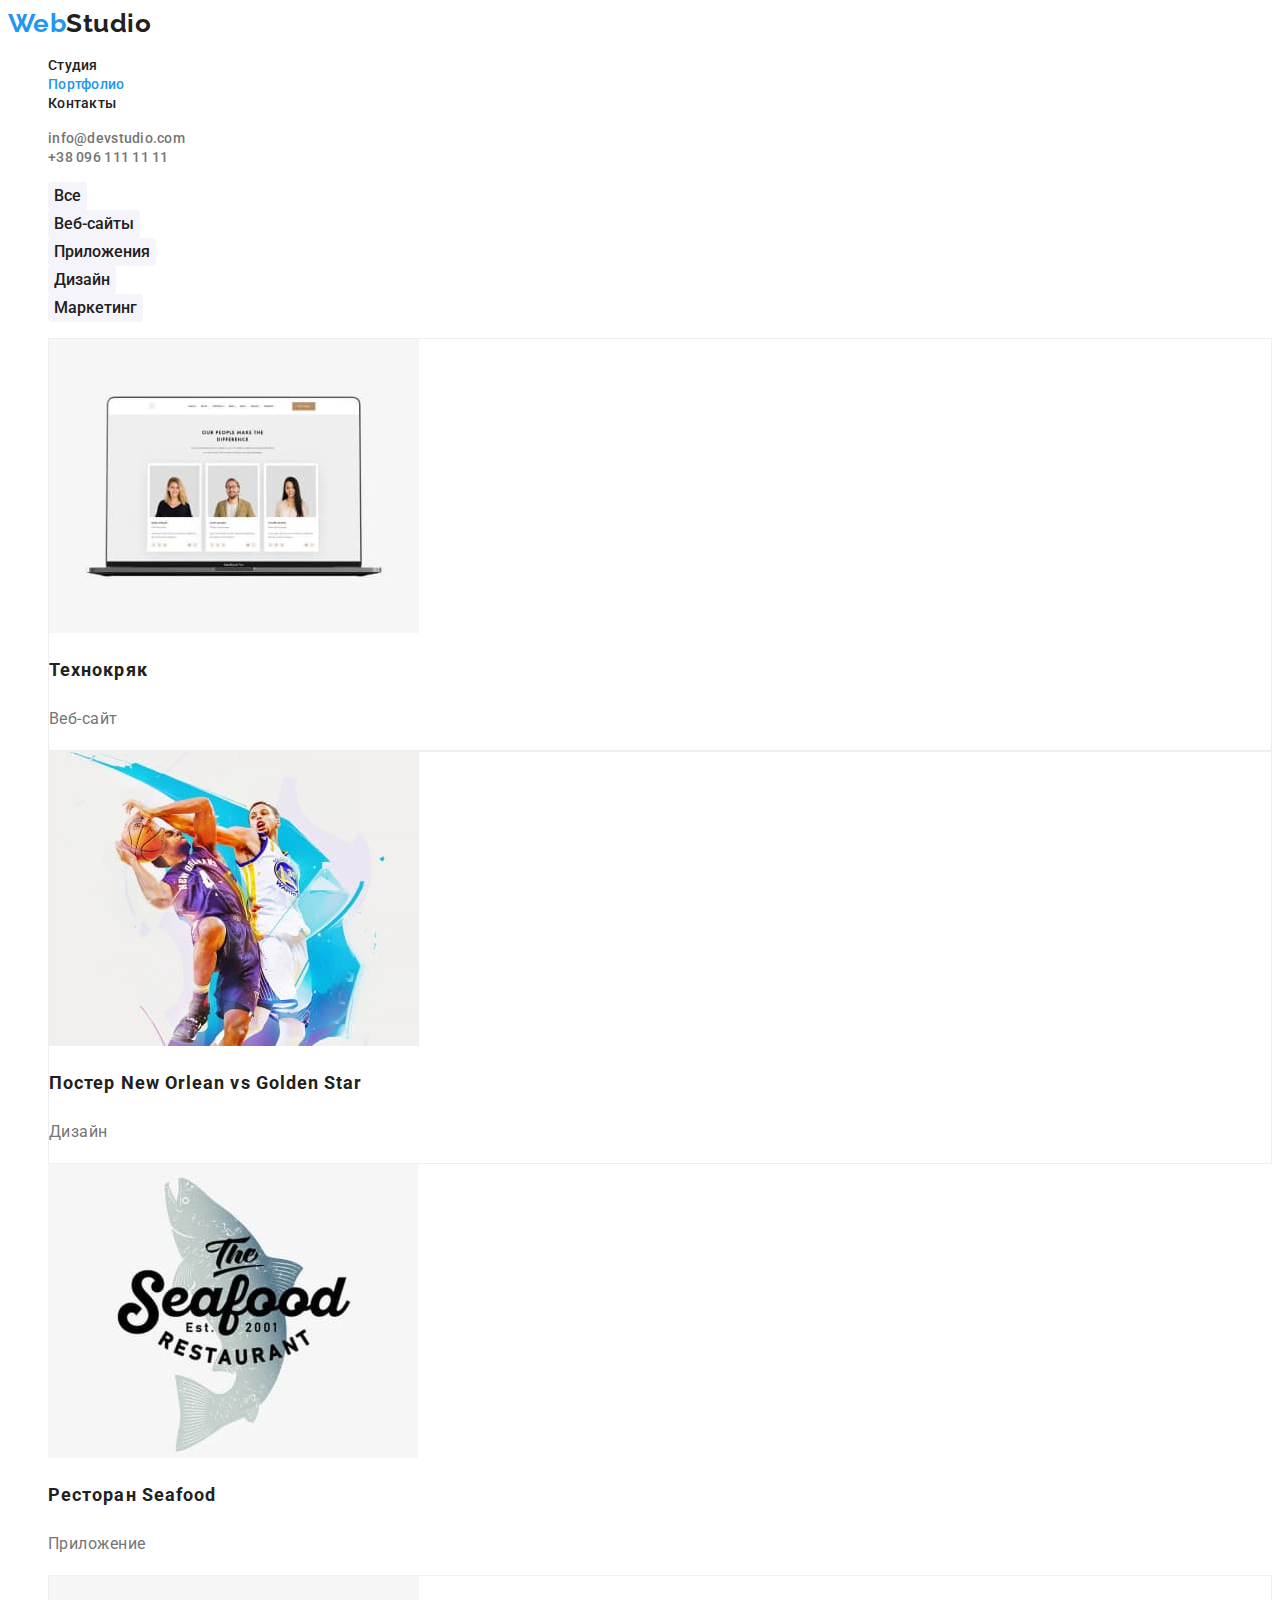
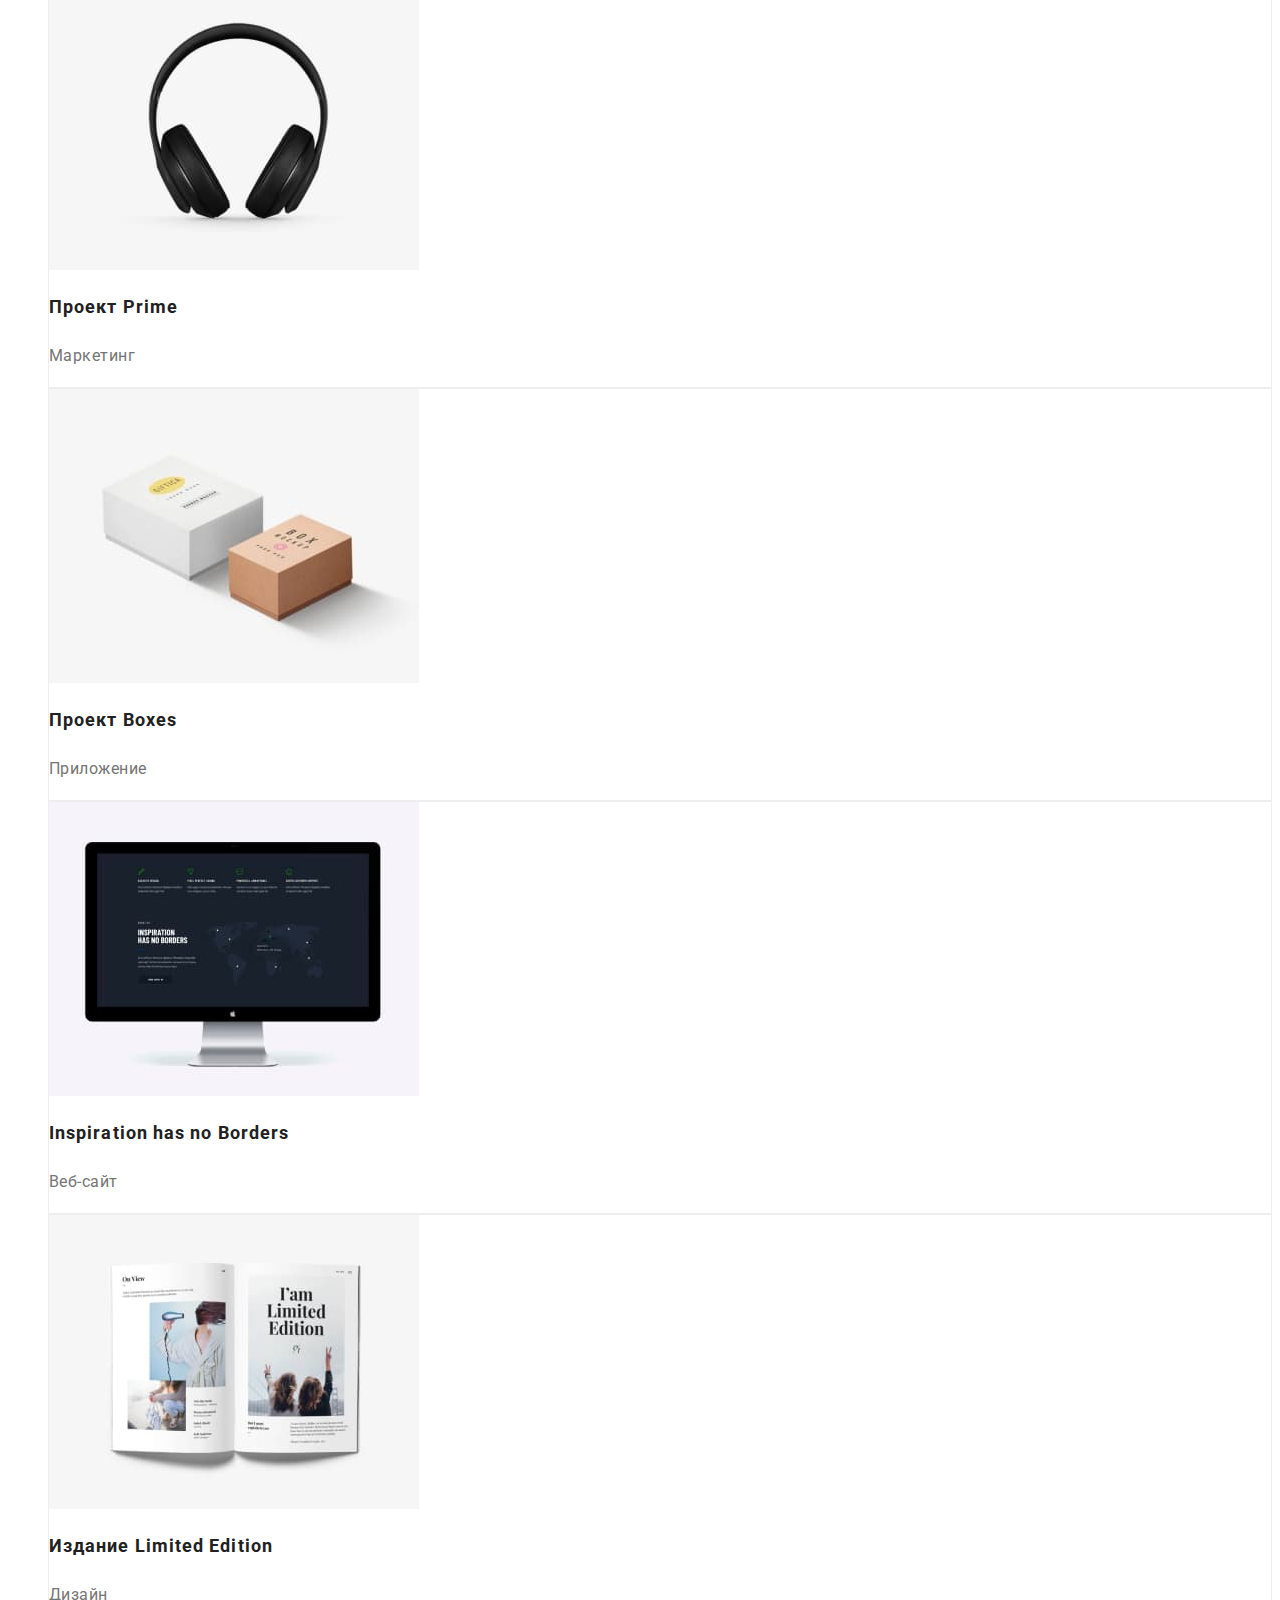
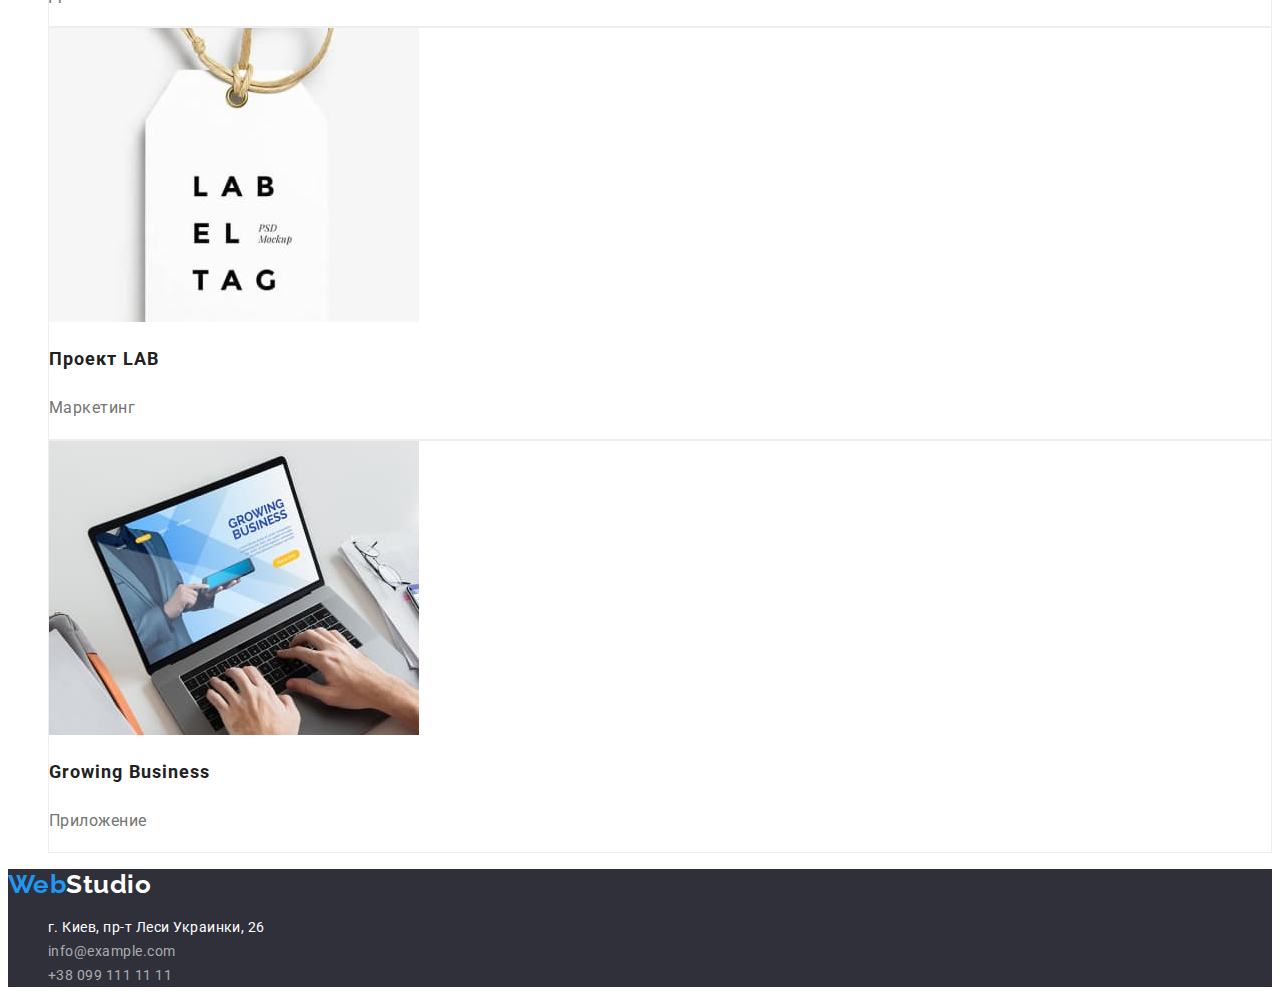
==== portfolio.html @ bbca81bf "FirstCommit" ====
<!DOCTYPE html>
<html lang="ru">

<head>
    <meta charset="UTF-8" />
    <meta http-equiv="X-UA-Compatible" content="IE=edge" />
    <meta name="viewport" content="width=device-width, initial-scale=1.0" />
    <link rel="preconnect" href="https://fonts.googleapis.com">
    <link rel="preconnect" href="https://fonts.gstatic.com" crossorigin>
    <link
        href="https://fonts.googleapis.com/css2?family=Raleway:wght@700&family=Roboto:wght@400;500;700;900&display=swap"
        rel="stylesheet">
    <link rel="stylesheet" href="./css/style.css">
    <title>Портфолио</title>
</head>

<body>
    <header class="header">
        <nav class="header_navigation">
            <a href="#" lang="en" class="header_logo link">Web<span class="header_logo_word">Studio</span></a>
            <ul class="header_menu list">
                <li class="header_item">
                    <a href="./index.html" class="header_link link">Студия</a>
                </li>
                <li class="header_item">
                    <a href="./portfolio.html" class="header_link link current">Портфолио</a>
                </li>
                <li class="header_item">
                    <a href="" class="header_link link">Контакты</a>
                </li>
            </ul>
        </nav>
        <ul class="header_contacts_list list">
            <li class="header_contacts_item">
                <a href="mailto:info@devstudio.com" class="header_contacts_link link">info@devstudio.com</a>
            </li>
            <li class="header_contacts_item">
                <a href="tel:+380961111111" class="header_contacts_link link">+38 096 111 11 11</a>
            </li>
        </ul>
    </header>

    <main>
        <section class="hero_portfolio">
            <h1 hidden>Портфолио</h1>
            <ul class="list">
                <li class="hero_portfolio_first_items"><button type="button"
                        class="hero_portfolio_item_btn">Все</button></li>
                <li class="hero_portfolio_first_items"><button type="button"
                        class="hero_portfolio_item_btn">Веб-сайты</button>
                </li>
                <li class="hero_portfolio_first_items"><button type="button"
                        class="hero_portfolio_item_btn">Приложения</button></li>
                <li class="hero_portfolio_first_items"><button type="button"
                        class="hero_portfolio_item_btn">Дизайн</button>
                </li>
                <li class="hero_portfolio_first_items"><button type="button"
                        class="hero_portfolio_item_btn">Маркетинг</button>
                </li>
            </ul>
            <ul class="list">
                <li class="hero_portfolio_second_items">
                    <img src="./images/img-portfolio-1.jpg" alt="Ноутбук с сайтом Технокряк" width="370" height="294">
                    <h2 class="hero_portfolio_second_names">Технокряк</h2>
                    <p class="hero_portfolio_second_text">Веб-сайт</p>
                </li>
                <li class="hero_portfolio_second_items">
                    <img src="./images/img-portfolio-2.jpg" alt="Баскетболисты" width="370" height="294">
                    <h2 class="hero_portfolio_second_names">Постер New Orlean vs Golden Star</h2>
                    <p class="hero_portfolio_second_text">Дизайн</p>
                </li>
                <li>
                    <img src="./images/img-portfolio-3.jpg" lang="en" alt="Лого ресторана SeaFood" width="370"
                        height="294">
                    <h2 class="hero_portfolio_second_names">Ресторан Seafood</h2>
                    <p class="hero_portfolio_second_text">Приложение</p>
                </li>
                <li class="hero_portfolio_second_items">
                    <img src="./images/img-portfolio-4.jpg" alt="Наушники" width="370" height="294">
                    <h2 class="hero_portfolio_second_names">Проект Prime</h2>
                    <p class="hero_portfolio_second_text">Маркетинг</p>
                </li>
                <li class="hero_portfolio_second_items">
                    <img src="./images/img-portfolio-5.jpg" alt="Коробки" width="370" height="294">
                    <h2 class="hero_portfolio_second_names">Проект Boxes</h2>
                    <p class="hero_portfolio_second_text">Приложение</p>
                </li>
                <li class="hero_portfolio_second_items">
                    <img src="./images/img-portfolio-6.jpg" lang="en" alt="ПК IMac" width="370" height="294">
                    <h2 class="hero_portfolio_second_names">Inspiration has no Borders</h2>
                    <p class="hero_portfolio_second_text">Веб-сайт</p>
                </li>
                <li class="hero_portfolio_second_items">
                    <img src="./images/img-portfolio-7.jpg" lang="en" alt="Книга издания Limited Edition" width="370"
                        height="294">
                    <h2 class="hero_portfolio_second_names">Издание Limited Edition</h2>
                    <p class="hero_portfolio_second_text">Дизайн</p>
                </li>
                <li class="hero_portfolio_second_items">
                    <img src="./images/img-portfolio-8.jpg" alt="Лейба" width="370" height="294">
                    <h2 class="hero_portfolio_second_names">Проект LAB</h2>
                    <p class="hero_portfolio_second_text">Маркетинг</p>
                </li>
                <li class="hero_portfolio_second_items">
                    <img src="./images/img-portfolio-9.jpg" lang="en" alt="Ноутбук с приложением Groeing Business"
                        width="370" height="294">
                    <h2 class="hero_portfolio_second_names">Growing Business</h2>
                    <p class="hero_portfolio_second_text">Приложение</p>
                </li>
            </ul>
        </section>
    </main>

    <footer class="footer">
        <a href="#" lang="en" class="footer_logo link">Web<span class="footer_logo_word">Studio</span></a>
        <address>
            <ul class="footer_list list">
                <li class="footer_item">
                    <a href="#" class="footer_link_address link">г. Киев, пр-т Леси Украинки, 26</a>
                </li>
                <li class="footer_item">
                    <a href="mailto:info@devstudio.com" class="footer_link link">info@example.com</a>
                </li>
                <li class="footer_item">
                    <a href="tel:+380961111111" class="footer_link link">+38 099 111 11 11</a>
                </li>
            </ul>
        </address>
    </footer>
</body>

</html>
---- css/style.css ----
:root {
  --primary-title-color: #ffffff;
  --secondary-title-color: #212121;

  --primary-text-color: #757575;

  --accent-color: #2196f3;

  --bg-color: #2f303a;
  --second-bg-color: #f5f4fa;
  --third-bg-color: #eeeeee;
}

body {
  background-color: var(--primary-title-color);
  font-family: "Roboto", sans-serif;
  letter-spacing: 0.03em;
  color: #757575;
}

.link {
  text-decoration: none;
}

.list {
  list-style: none;
}

.card_bg {
  background: var(--primary-title-color);

  box-shadow: 0px 1px 3px rgba(0, 0, 0, 0.12), 0px 1px 1px rgba(0, 0, 0, 0.14),
    0px 2px 1px rgba(0, 0, 0, 0.2);
  border-radius: 0px 0px 4px 4px;
}

/*----------HEADER-----------*/

.header_link {
  font-weight: 500;
  font-size: 14px;
  line-height: 1.14;
  letter-spacing: 0.02em;

  color: var(--secondary-title-color);
}

.header_link:hover,
.header_link:focus,
.header_contacts_link:hover,
.header_contacts_link:focus {
  color: var(--accent-color);
}

.header_link.current {
  color: var(--accent-color);
}

.header_contacts_link {
  font-weight: 500;
  font-size: 14px;
  line-height: 1.14;
  letter-spacing: 0.02em;

  color: var(--primary-text-color);
}

.header_logo {
  font-family: Raleway;
  font-style: normal;
  font-weight: 700;
  font-size: 26px;
  line-height: 1.2;
  color: var(--accent-color);
}

.header_logo_word {
  color: var(--secondary-title-color);
}

/*----------HERO-----------*/

.main_hero_btn {
  font-weight: bold;
  font-size: 16px;
  line-height: 1.87;

  display: flex;
  align-items: center;
  text-align: center;
  letter-spacing: 0.06em;

  cursor: pointer;

  color: var(--primary-title-color);

  background: var(--accent-color);
  box-shadow: 0px 4px 4px rgba(0, 0, 0, 0.15);
  border-radius: 4px;
  border: none;
}

.hero {
  background-color: var(--bg-color);
}

.hero_title {
  font-weight: 900;
  font-size: 44px;
  line-height: 1.36;

  text-align: center;
  letter-spacing: 0.06em;
  text-transform: uppercase;

  color: var(--primary-title-color);
}

/*---------peculiarities--------*/

.peculiarities_titles {
  font-weight: bold;
  font-size: 14px;
  line-height: calc(16 / 14);
  text-transform: uppercase;

  color: var(--secondary-title-color);
}

.peculiarities_text {
  font-size: 14px;
  line-height: calc(24 / 14);

  color: var(--primary-text-color);
}

/*---------our_work--------*/

.our_work_title {
  font-weight: bold;
  font-size: 36px;
  line-height: calc(42 / 36);
  text-align: center;

  color: var(--secondary-title-color);
}

/*---------our_team--------*/

.our_team {
  background-color: var(--second-bg-color);
}

.our_team_title {
  font-weight: bold;
  font-size: 36px;
  line-height: calc(42 / 36);
  text-align: center;

  color: var(--secondary-title-color);
}

.our_team_names {
  font-weight: 500;
  font-size: 16px;
  line-height: calc(19 / 16);

  text-align: center;

  color: var(--secondary-title-color);
}

.our_team_text {
  font-size: 16px;
  line-height: calc(19 / 16);

  text-align: center;

  color: var(--primary-text-color);
}

/*---------footer--------*/

.footer {
  background-color: var(--bg-color);
}

.footer_logo {
  font-family: Raleway;
  font-style: normal;
  font-weight: bold;
  font-size: 26px;
  line-height: calc(31 / 26);

  color: var(--accent-color);
}

.footer_logo_word {
  color: var(--primary-title-color);
}

.footer_link_address {
  font-style: normal;
  font-size: 14px;
  line-height: 1.71;
  color: var(--primary-title-color);
}

.footer_link {
  font-style: normal;
  font-size: 14px;
  line-height: 1.71;

  color: rgba(255, 255, 255, 0.6);
}

.footer_link_address:hover,
.footer_link_address:focus,
.footer_link:hover,
.footer_link:focus {
  color: var(--accent-color);
}

/*---------portfolio--------*/

/*---------hero_portfolio--------*/

.hero_portfolio_item_btn {
  font-family: inherit;
  font-weight: 500;
  font-size: 16px;
  line-height: calc(26 / 16);
  text-align: center;

  color: var(--secondary-title-color);

  background: var(--second-bg-color);
  border-radius: 4px;
  border: none;
}

.hero_portfolio_item_btn:hover,
.hero_portfolio_item_btn:focus {
  color: var(--primary-title-color);
  background: var(--accent-color);
}

.hero_portfolio_item_btn:active {
  color: var(--primary-title-color);
  background: var(--accent-color);
}

.hero_portfolio_second_items {
  background: var(--primary-title-color);
  border: 1px solid var(--third-bg-color);
  box-sizing: border-box;
}

.hero_portfolio_second_names {
  font-weight: bold;
  font-size: 18px;
  line-height: calc(36 / 18);

  letter-spacing: 0.06em;

  color: var(--secondary-title-color);
}

.hero_portfolio_second_text {
  font-size: 16px;
  line-height: calc(30 / 16);

  color: var(--primary-text-color);
}
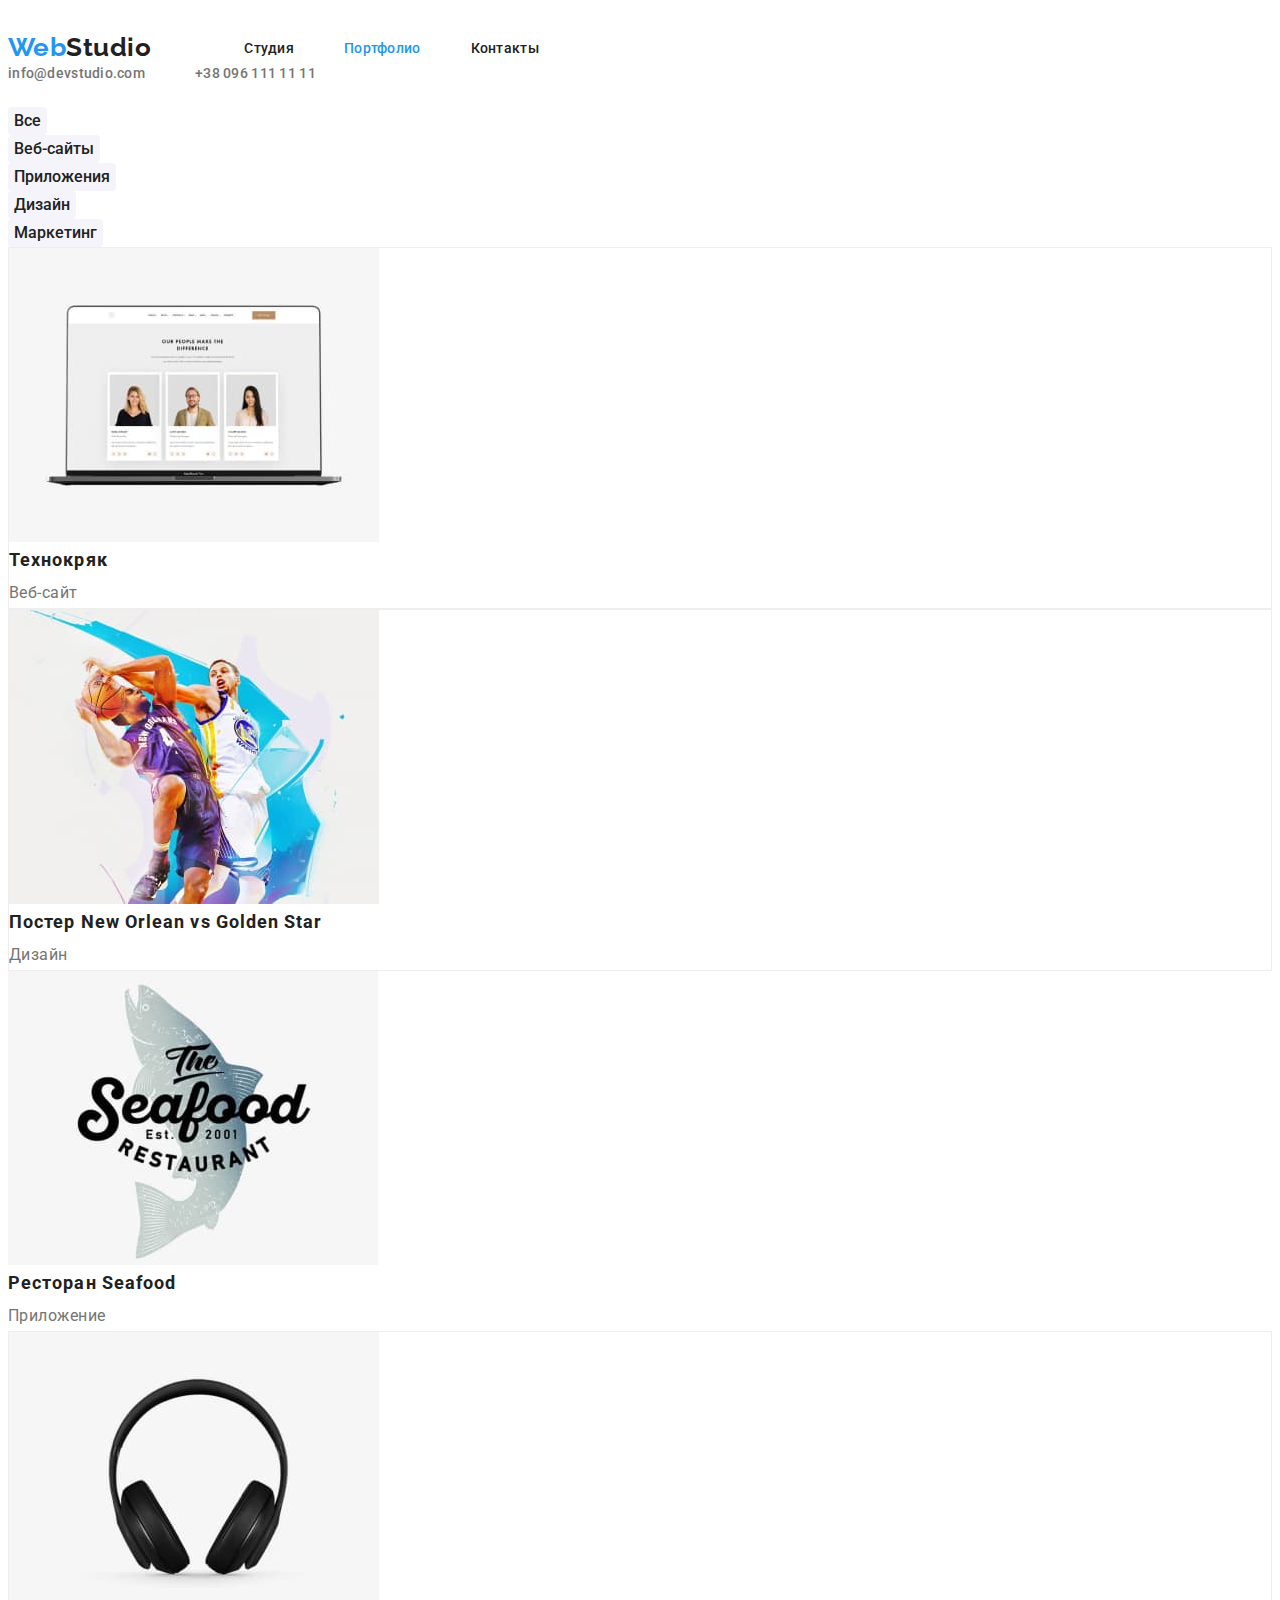
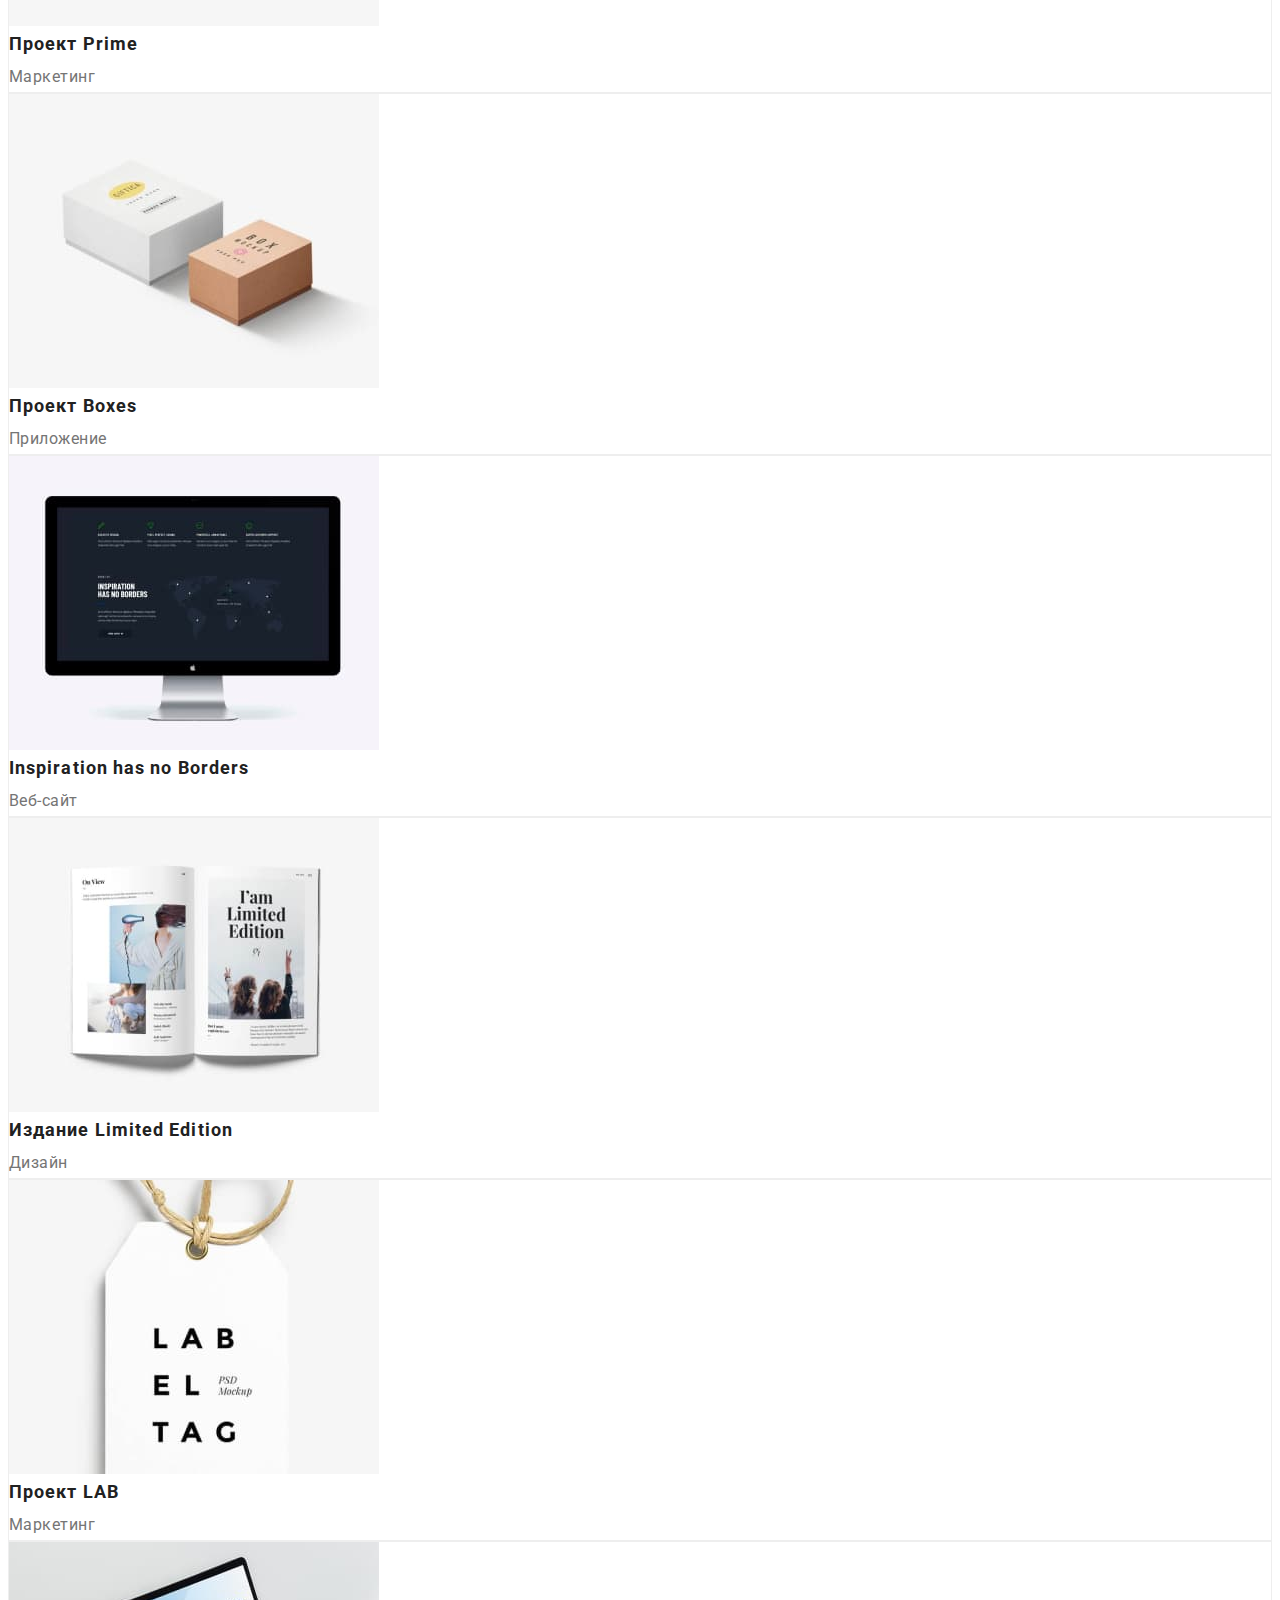
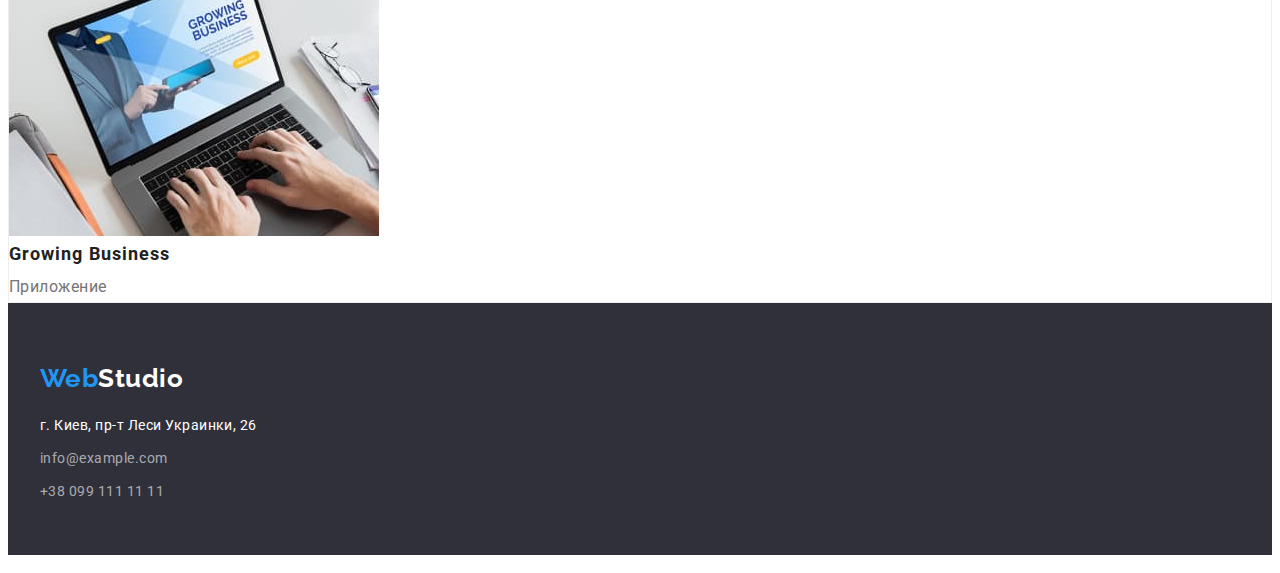
==== commit c910153a: "CommitIndex" ====
--- a/portfolio.html
+++ b/portfolio.html
@@ -112,20 +112,22 @@
     </main>
 
     <footer class="footer">
-        <a href="#" lang="en" class="footer_logo link">Web<span class="footer_logo_word">Studio</span></a>
-        <address>
-            <ul class="footer_list list">
-                <li class="footer_item">
-                    <a href="#" class="footer_link_address link">г. Киев, пр-т Леси Украинки, 26</a>
-                </li>
-                <li class="footer_item">
-                    <a href="mailto:info@devstudio.com" class="footer_link link">info@example.com</a>
-                </li>
-                <li class="footer_item">
-                    <a href="tel:+380961111111" class="footer_link link">+38 099 111 11 11</a>
-                </li>
-            </ul>
-        </address>
+        <div class="footer-container container">
+            <a href="#" lang="en" class="footer_logo link">Web<span class="footer_logo_word">Studio</span></a>
+            <address>
+                <ul class="footer_list list">
+                    <li class="footer_item">
+                        <a href="#" class="footer_link_address link">г. Киев, пр-т Леси Украинки, 26</a>
+                    </li>
+                    <li class="footer_item">
+                        <a href="mailto:info@devstudio.com" class="footer_link link">info@example.com</a>
+                    </li>
+                    <li class="footer_item">
+                        <a href="tel:+380961111111" class="footer_link link">+38 099 111 11 11</a>
+                    </li>
+                </ul>
+            </address>
+        </div>
     </footer>
 </body>
 
--- a/css/style.css
+++ b/css/style.css
@@ -9,6 +9,25 @@
   --bg-color: #2f303a;
   --second-bg-color: #f5f4fa;
   --third-bg-color: #eeeeee;
+}
+
+p,
+h1,
+h2,
+h3,
+h4,
+h5,
+h6 {
+  margin: 0;
+}
+
+ul {
+  margin: 0;
+  padding-left: 0;
+}
+
+img {
+  display: block;
 }
 
 body {
@@ -27,6 +46,9 @@
 }
 
 .card_bg {
+  width: 270px;
+  height: 368px;
+
   background: var(--primary-title-color);
 
   box-shadow: 0px 1px 3px rgba(0, 0, 0, 0.12), 0px 1px 1px rgba(0, 0, 0, 0.14),
@@ -34,7 +56,34 @@
   border-radius: 0px 0px 4px 4px;
 }
 
+.container {
+  width: 1200px;
+  margin: 0 auto;
+  padding-left: 15px;
+  padding-right: 15px;
+}
+
+.visually-hidden {
+  position: absolute;
+  width: 1px;
+  height: 1px;
+  margin: -1px;
+  padding: 0;
+  overflow: hidden;
+  border: 0;
+  clip: rect(0 0 0 0);
+}
+
+.section {
+  padding-top: 94px;
+  padding-bottom: 94px;
+}
 /*----------HEADER-----------*/
+
+.header {
+  padding-top: 24px;
+  padding-bottom: 25px;
+}
 
 .header_link {
   font-weight: 500;
@@ -72,20 +121,55 @@
   font-size: 26px;
   line-height: 1.2;
   color: var(--accent-color);
+
+  margin-right: 93px;
 }
 
 .header_logo_word {
   color: var(--secondary-title-color);
 }
 
+.header-container {
+  display: flex;
+  align-items: center;
+}
+
+.header_navigation {
+  display: flex;
+  align-items: center;
+}
+
+.header_menu {
+  display: flex;
+  align-items: center;
+}
+
+.header_contacts_list {
+  display: flex;
+  align-items: center;
+}
+
+.header-contact {
+  margin-left: auto;
+}
+
+.header_item:not(:last-child) {
+  margin-right: 50px;
+}
+
+.header_contacts_item:not(:last-child) {
+  margin-right: 50px;
+}
+
 /*----------HERO-----------*/
 
 .main_hero_btn {
+  width: 200px;
+  height: 50px;
   font-weight: bold;
   font-size: 16px;
   line-height: 1.87;
 
-  display: flex;
   align-items: center;
   text-align: center;
   letter-spacing: 0.06em;
@@ -98,10 +182,13 @@
   box-shadow: 0px 4px 4px rgba(0, 0, 0, 0.15);
   border-radius: 4px;
   border: none;
+
+  margin-top: 30px;
 }
 
 .hero {
   background-color: var(--bg-color);
+  text-align: center;
 }
 
 .hero_title {
@@ -116,7 +203,19 @@
   color: var(--primary-title-color);
 }
 
+.hero-container {
+  width: 696px;
+  height: 600px;
+
+  padding-top: 200px;
+  padding-bottom: 280px;
+}
+
 /*---------peculiarities--------*/
+
+.peculiarities_list {
+  display: flex;
+}
 
 .peculiarities_titles {
   font-weight: bold;
@@ -128,10 +227,21 @@
 }
 
 .peculiarities_text {
+  width: 270px;
   font-size: 14px;
   line-height: calc(24 / 14);
 
   color: var(--primary-text-color);
+}
+
+.peculiarities-container {
+  height: 101px;
+}
+
+.peculiarities_item {
+  width: 270px;
+  height: 101px;
+  margin: 30px;
 }
 
 /*---------our_work--------*/
@@ -143,6 +253,19 @@
   text-align: center;
 
   color: var(--secondary-title-color);
+}
+
+.our_work_list {
+  display: flex;
+  margin-top: 50px;
+}
+
+.our_work_item {
+  margin-right: 30px;
+}
+
+.our_work {
+  margin-bottom: 94px;
 }
 
 /*---------our_team--------*/
@@ -168,6 +291,8 @@
   text-align: center;
 
   color: var(--secondary-title-color);
+
+  margin-bottom: 10px;
 }
 
 .our_team_text {
@@ -179,10 +304,25 @@
   color: var(--primary-text-color);
 }
 
+.our_team_list {
+  display: flex;
+  padding-top: 50px;
+}
+
+.our_team_item {
+  margin-right: 30px;
+}
+
+.our-team-card-text {
+  padding-top: 30px;
+  padding-bottom: 30px;
+}
+
 /*---------footer--------*/
 
 .footer {
   background-color: var(--bg-color);
+  height: 252px;
 }
 
 .footer_logo {
@@ -197,6 +337,14 @@
 
 .footer_logo_word {
   color: var(--primary-title-color);
+}
+
+.footer_list {
+  margin-top: 20px;
+}
+
+.footer_item {
+  margin-bottom: 9px;
 }
 
 .footer_link_address {
@@ -221,6 +369,11 @@
   color: var(--accent-color);
 }
 
+.footer-container {
+  padding-top: 60px;
+  padding-bottom: 60px;
+}
+
 /*---------portfolio--------*/
 
 /*---------hero_portfolio--------*/
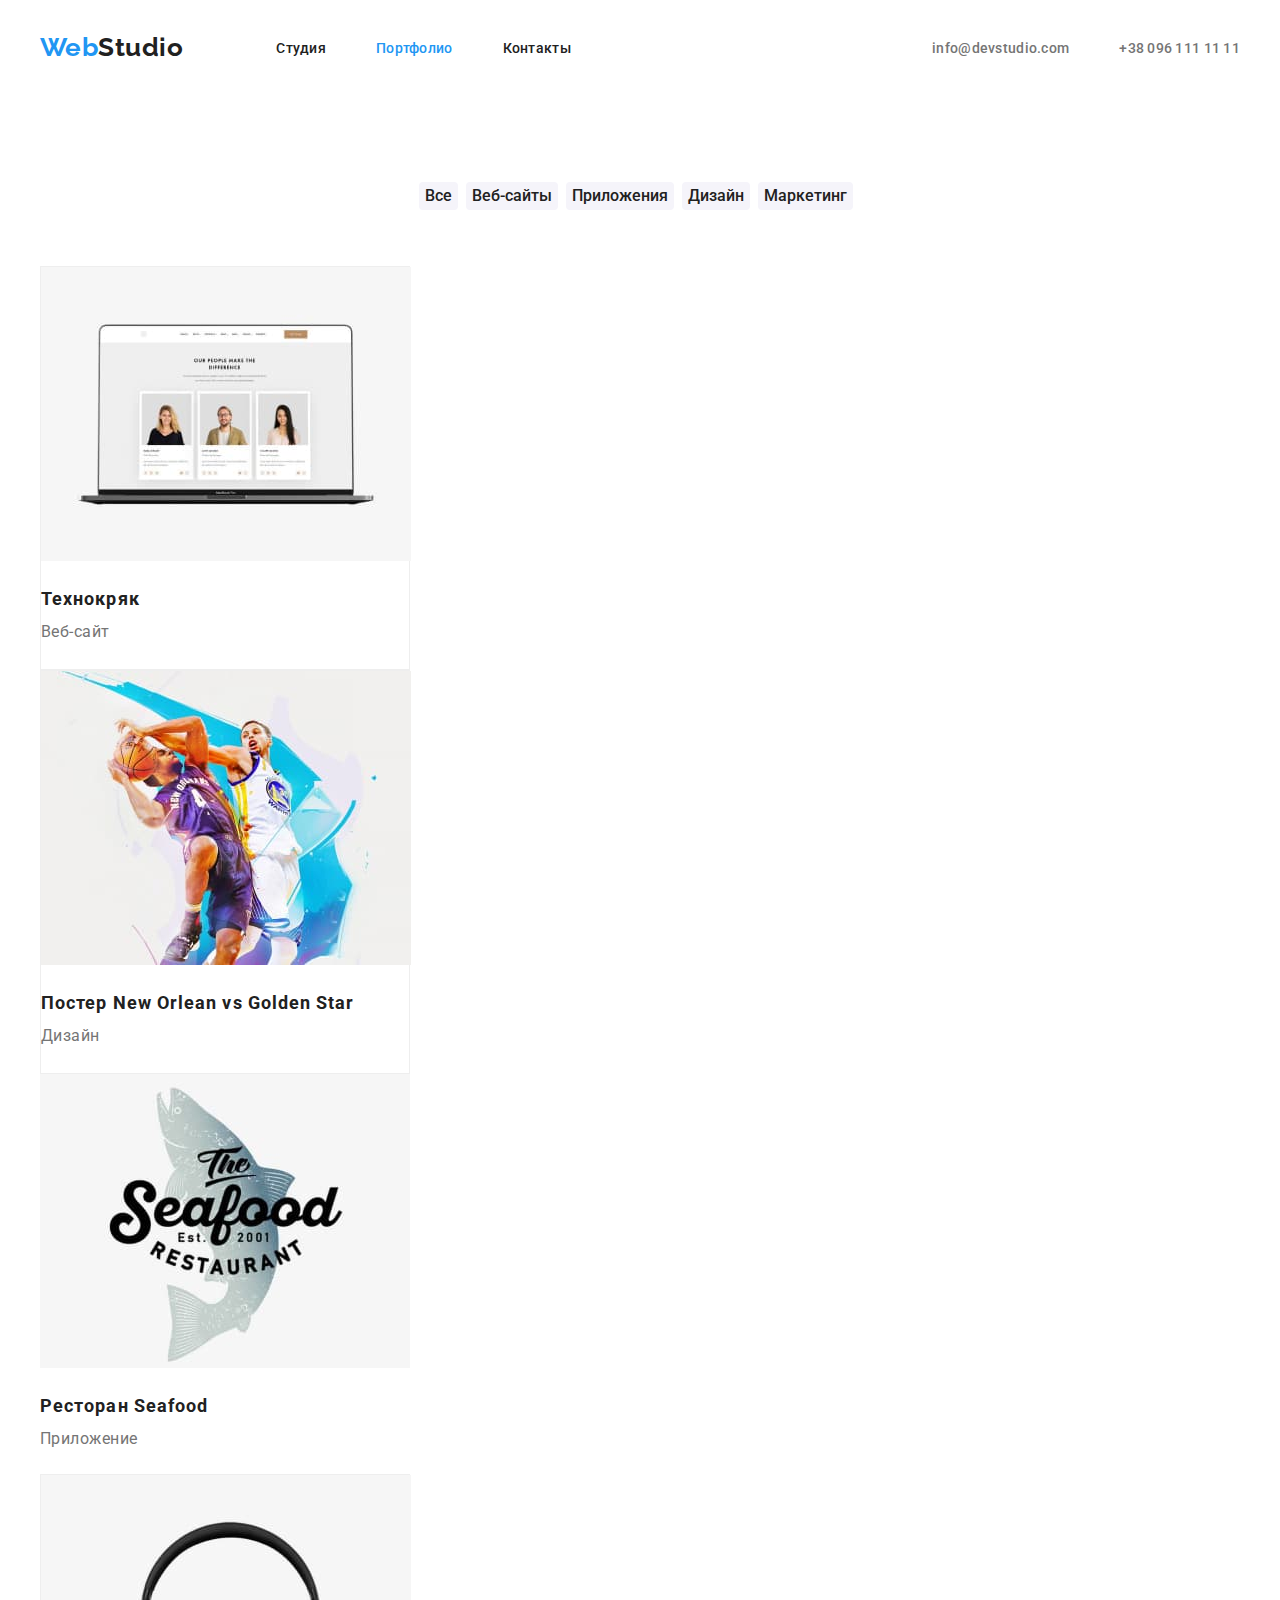
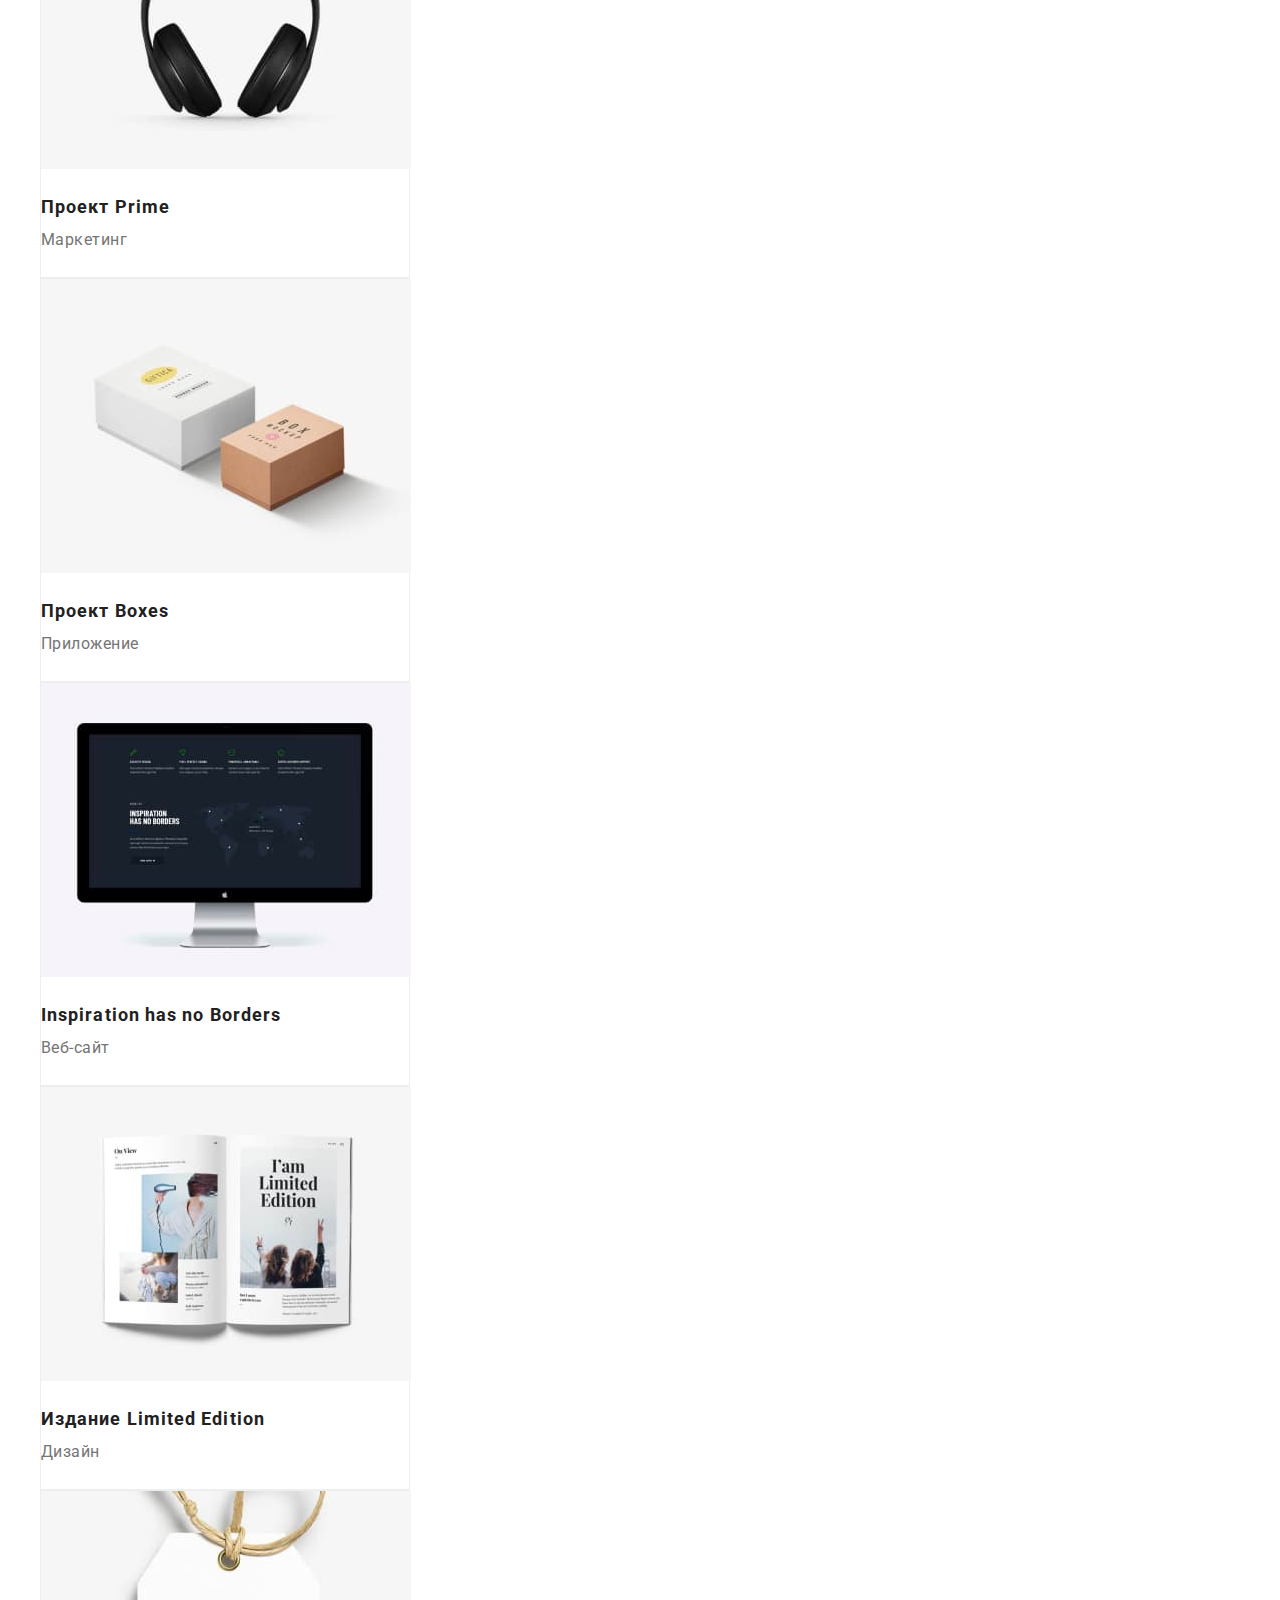
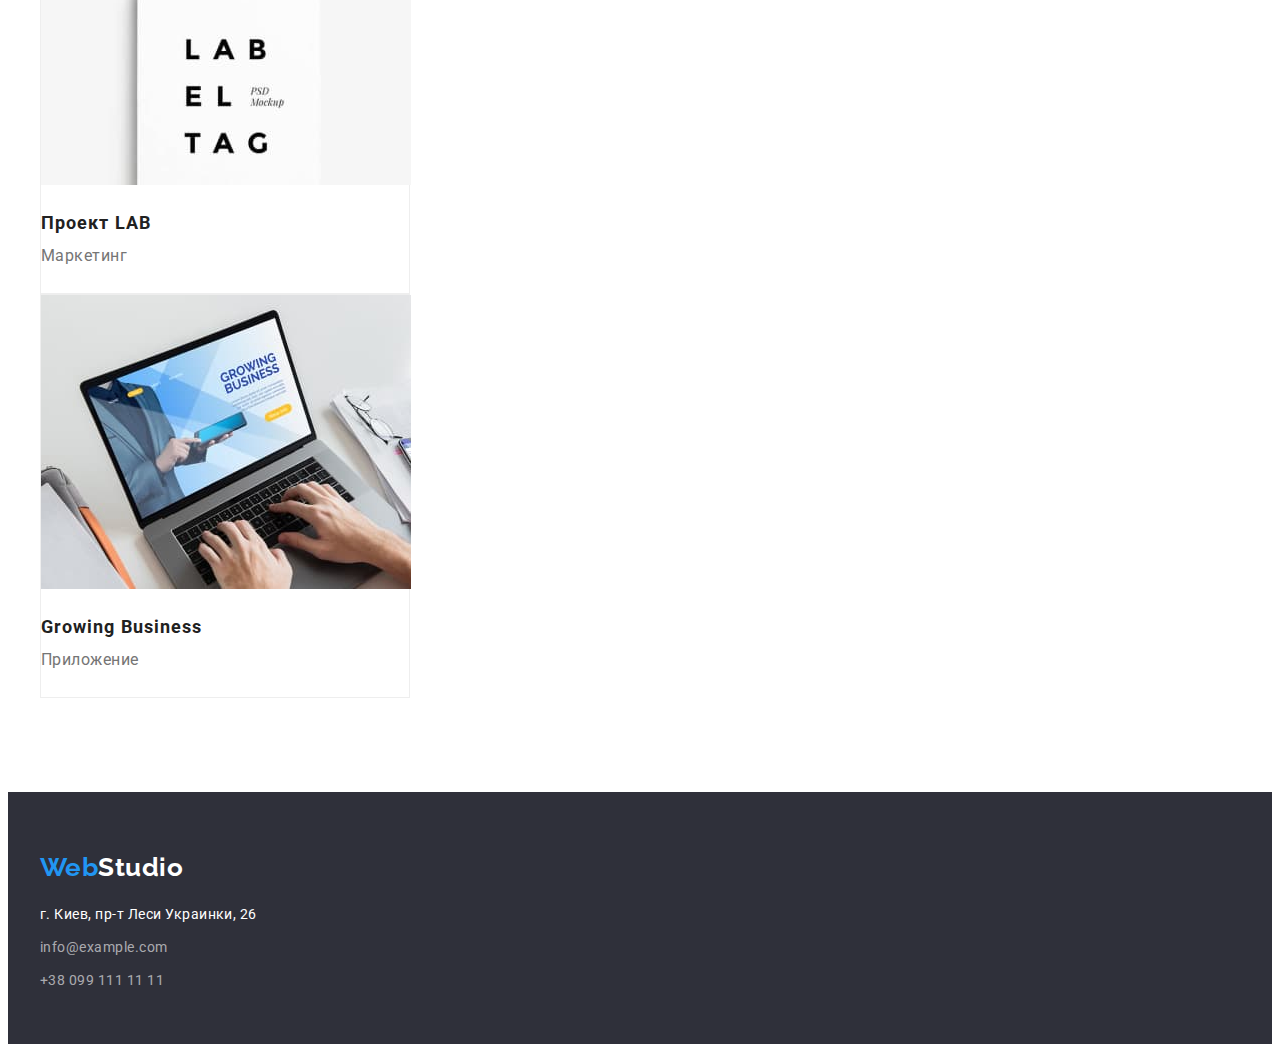
==== commit 4336be8d: "ReCommit" ====
--- a/portfolio.html
+++ b/portfolio.html
@@ -16,98 +16,134 @@
 
 <body>
     <header class="header">
-        <nav class="header_navigation">
-            <a href="#" lang="en" class="header_logo link">Web<span class="header_logo_word">Studio</span></a>
-            <ul class="header_menu list">
-                <li class="header_item">
-                    <a href="./index.html" class="header_link link">Студия</a>
-                </li>
-                <li class="header_item">
-                    <a href="./portfolio.html" class="header_link link current">Портфолио</a>
-                </li>
-                <li class="header_item">
-                    <a href="" class="header_link link">Контакты</a>
-                </li>
-            </ul>
-        </nav>
-        <ul class="header_contacts_list list">
-            <li class="header_contacts_item">
-                <a href="mailto:info@devstudio.com" class="header_contacts_link link">info@devstudio.com</a>
-            </li>
-            <li class="header_contacts_item">
-                <a href="tel:+380961111111" class="header_contacts_link link">+38 096 111 11 11</a>
-            </li>
-        </ul>
+        <div class="container header-container">
+            <nav class="header_navigation">
+                <a href="#" lang="en" class="header_logo link">Web<span class="header_logo_word">Studio</span></a>
+                <ul class="header_menu list">
+                    <li class="header_item">
+                        <a href="./index.html" class="header_link link">Студия</a>
+                    </li>
+                    <li class="header_item">
+                        <a href="./portfolio.html" class="header_link link current">Портфолио</a>
+                    </li>
+                    <li class="header_item">
+                        <a href="" class="header_link link">Контакты</a>
+                    </li>
+                </ul>
+            </nav>
+            <div class="header-contact">
+                <ul class="header_contacts_list list">
+                    <li class="header_contacts_item">
+                        <a href="mailto:info@devstudio.com" class="header_contacts_link link">info@devstudio.com</a>
+                    </li>
+                    <li class="header_contacts_item">
+                        <a href="tel:+380961111111" class="header_contacts_link link">+38 096 111 11 11</a>
+                    </li>
+                </ul>
+            </div>
+        </div>
     </header>
 
     <main>
-        <section class="hero_portfolio">
-            <h1 hidden>Портфолио</h1>
-            <ul class="list">
-                <li class="hero_portfolio_first_items"><button type="button"
-                        class="hero_portfolio_item_btn">Все</button></li>
-                <li class="hero_portfolio_first_items"><button type="button"
-                        class="hero_portfolio_item_btn">Веб-сайты</button>
-                </li>
-                <li class="hero_portfolio_first_items"><button type="button"
-                        class="hero_portfolio_item_btn">Приложения</button></li>
-                <li class="hero_portfolio_first_items"><button type="button"
-                        class="hero_portfolio_item_btn">Дизайн</button>
-                </li>
-                <li class="hero_portfolio_first_items"><button type="button"
-                        class="hero_portfolio_item_btn">Маркетинг</button>
-                </li>
-            </ul>
-            <ul class="list">
-                <li class="hero_portfolio_second_items">
-                    <img src="./images/img-portfolio-1.jpg" alt="Ноутбук с сайтом Технокряк" width="370" height="294">
-                    <h2 class="hero_portfolio_second_names">Технокряк</h2>
-                    <p class="hero_portfolio_second_text">Веб-сайт</p>
-                </li>
-                <li class="hero_portfolio_second_items">
-                    <img src="./images/img-portfolio-2.jpg" alt="Баскетболисты" width="370" height="294">
-                    <h2 class="hero_portfolio_second_names">Постер New Orlean vs Golden Star</h2>
-                    <p class="hero_portfolio_second_text">Дизайн</p>
-                </li>
-                <li>
-                    <img src="./images/img-portfolio-3.jpg" lang="en" alt="Лого ресторана SeaFood" width="370"
-                        height="294">
-                    <h2 class="hero_portfolio_second_names">Ресторан Seafood</h2>
-                    <p class="hero_portfolio_second_text">Приложение</p>
-                </li>
-                <li class="hero_portfolio_second_items">
-                    <img src="./images/img-portfolio-4.jpg" alt="Наушники" width="370" height="294">
-                    <h2 class="hero_portfolio_second_names">Проект Prime</h2>
-                    <p class="hero_portfolio_second_text">Маркетинг</p>
-                </li>
-                <li class="hero_portfolio_second_items">
-                    <img src="./images/img-portfolio-5.jpg" alt="Коробки" width="370" height="294">
-                    <h2 class="hero_portfolio_second_names">Проект Boxes</h2>
-                    <p class="hero_portfolio_second_text">Приложение</p>
-                </li>
-                <li class="hero_portfolio_second_items">
-                    <img src="./images/img-portfolio-6.jpg" lang="en" alt="ПК IMac" width="370" height="294">
-                    <h2 class="hero_portfolio_second_names">Inspiration has no Borders</h2>
-                    <p class="hero_portfolio_second_text">Веб-сайт</p>
-                </li>
-                <li class="hero_portfolio_second_items">
-                    <img src="./images/img-portfolio-7.jpg" lang="en" alt="Книга издания Limited Edition" width="370"
-                        height="294">
-                    <h2 class="hero_portfolio_second_names">Издание Limited Edition</h2>
-                    <p class="hero_portfolio_second_text">Дизайн</p>
-                </li>
-                <li class="hero_portfolio_second_items">
-                    <img src="./images/img-portfolio-8.jpg" alt="Лейба" width="370" height="294">
-                    <h2 class="hero_portfolio_second_names">Проект LAB</h2>
-                    <p class="hero_portfolio_second_text">Маркетинг</p>
-                </li>
-                <li class="hero_portfolio_second_items">
-                    <img src="./images/img-portfolio-9.jpg" lang="en" alt="Ноутбук с приложением Groeing Business"
-                        width="370" height="294">
-                    <h2 class="hero_portfolio_second_names">Growing Business</h2>
-                    <p class="hero_portfolio_second_text">Приложение</p>
-                </li>
-            </ul>
+        <section class="hero_portfolio section">
+            <div class="hero-portfolio-container container">
+                <h1 class="visually-hidden">Портфолио</h1>
+                <div class="hero-portfolio-menu-container">
+                    <ul class="hero_portfolio_menu list">
+                        <li class="hero_portfolio_first_items"><button type="button"
+                                class="hero_portfolio_item_btn">Все</button></li>
+                        <li class="hero_portfolio_first_items"><button type="button"
+                                class="hero_portfolio_item_btn">Веб-сайты</button>
+                        </li>
+                        <li class="hero_portfolio_first_items"><button type="button"
+                                class="hero_portfolio_item_btn">Приложения</button></li>
+                        <li class="hero_portfolio_first_items"><button type="button"
+                                class="hero_portfolio_item_btn">Дизайн</button>
+                        </li>
+                        <li class="hero_portfolio_first_items"><button type="button"
+                                class="hero_portfolio_item_btn">Маркетинг</button>
+                        </li>
+                    </ul>
+                </div>
+                <div class="hero-portfolio-works-container">
+                    <ul class="list">
+                        <li class="hero_portfolio_second_items">
+                            <img src="./images/img-portfolio-1.jpg" alt="Ноутбук с сайтом Технокряк" width="370"
+                                height="294">
+                            <div class="portfolio-card-text">
+                                <h2 class="hero_portfolio_second_names">Технокряк</h2>
+                                <p class="hero_portfolio_second_text">Веб-сайт</p>
+                            </div>
+                        </li>
+                        <li class="hero_portfolio_second_items">
+                            <img src="./images/img-portfolio-2.jpg" alt="Баскетболисты" width="370" height="294">
+                            <div class="portfolio-card-text">
+                                <h2 class="hero_portfolio_second_names">Постер New Orlean vs Golden Star</h2>
+                                <p class="hero_portfolio_second_text">Дизайн</p>
+                            </div>
+
+                        </li>
+                        <li>
+                            <img src="./images/img-portfolio-3.jpg" lang="en" alt="Лого ресторана SeaFood" width="370"
+                                height="294">
+                            <div class="portfolio-card-text">
+                                <h2 class="hero_portfolio_second_names">Ресторан Seafood</h2>
+                                <p class="hero_portfolio_second_text">Приложение</p>
+                            </div>
+
+                        </li>
+                        <li class="hero_portfolio_second_items">
+                            <img src="./images/img-portfolio-4.jpg" alt="Наушники" width="370" height="294">
+                            <div class="portfolio-card-text">
+                                <h2 class="hero_portfolio_second_names">Проект Prime</h2>
+                                <p class="hero_portfolio_second_text">Маркетинг</p>
+                            </div>
+
+                        </li>
+                        <li class="hero_portfolio_second_items">
+                            <img src="./images/img-portfolio-5.jpg" alt="Коробки" width="370" height="294">
+                            <div class="portfolio-card-text">
+                                <h2 class="hero_portfolio_second_names">Проект Boxes</h2>
+                                <p class="hero_portfolio_second_text">Приложение</p>
+                            </div>
+
+                        </li>
+                        <li class="hero_portfolio_second_items">
+                            <img src="./images/img-portfolio-6.jpg" lang="en" alt="ПК IMac" width="370" height="294">
+                            <div class="portfolio-card-text">
+                                <h2 class="hero_portfolio_second_names">Inspiration has no Borders</h2>
+                                <p class="hero_portfolio_second_text">Веб-сайт</p>
+                            </div>
+
+                        </li>
+                        <li class="hero_portfolio_second_items">
+                            <img src="./images/img-portfolio-7.jpg" lang="en" alt="Книга издания Limited Edition"
+                                width="370" height="294">
+                            <div class="portfolio-card-text">
+                                <h2 class="hero_portfolio_second_names">Издание Limited Edition</h2>
+                                <p class="hero_portfolio_second_text">Дизайн</p>
+                            </div>
+
+                        </li>
+                        <li class="hero_portfolio_second_items">
+                            <img src="./images/img-portfolio-8.jpg" alt="Лейба" width="370" height="294">
+                            <div class="portfolio-card-text">
+                                <h2 class="hero_portfolio_second_names">Проект LAB</h2>
+                                <p class="hero_portfolio_second_text">Маркетинг</p>
+                            </div>
+
+                        </li>
+                        <li class="hero_portfolio_second_items">
+                            <img src="./images/img-portfolio-9.jpg" lang="en"
+                                alt="Ноутбук с приложением Groeing Business" width="370" height="294">
+                            <div class="portfolio-card-text">
+                                <h2 class="hero_portfolio_second_names">Growing Business</h2>
+                                <p class="hero_portfolio_second_text">Приложение</p>
+                            </div>
+                        </li>
+                    </ul>
+                </div>
+            </div>
         </section>
     </main>
 
--- a/css/style.css
+++ b/css/style.css
@@ -404,6 +404,9 @@
 }
 
 .hero_portfolio_second_items {
+  width: 370px;
+  height: 404px;
+
   background: var(--primary-title-color);
   border: 1px solid var(--third-bg-color);
   box-sizing: border-box;
@@ -425,3 +428,28 @@
 
   color: var(--primary-text-color);
 }
+
+.hero-portfolio-menu-container {
+  display: flex;
+  align-items: center;
+
+  justify-content: center;
+}
+
+.hero_portfolio_menu {
+  display: flex;
+  align-items: center;
+}
+
+.hero_portfolio_first_items {
+  margin-right: 8px;
+}
+
+.hero-portfolio-works-container {
+  margin-top: 56px;
+}
+
+.portfolio-card-text {
+  padding-top: 20px;
+  padding-bottom: 20px;
+}
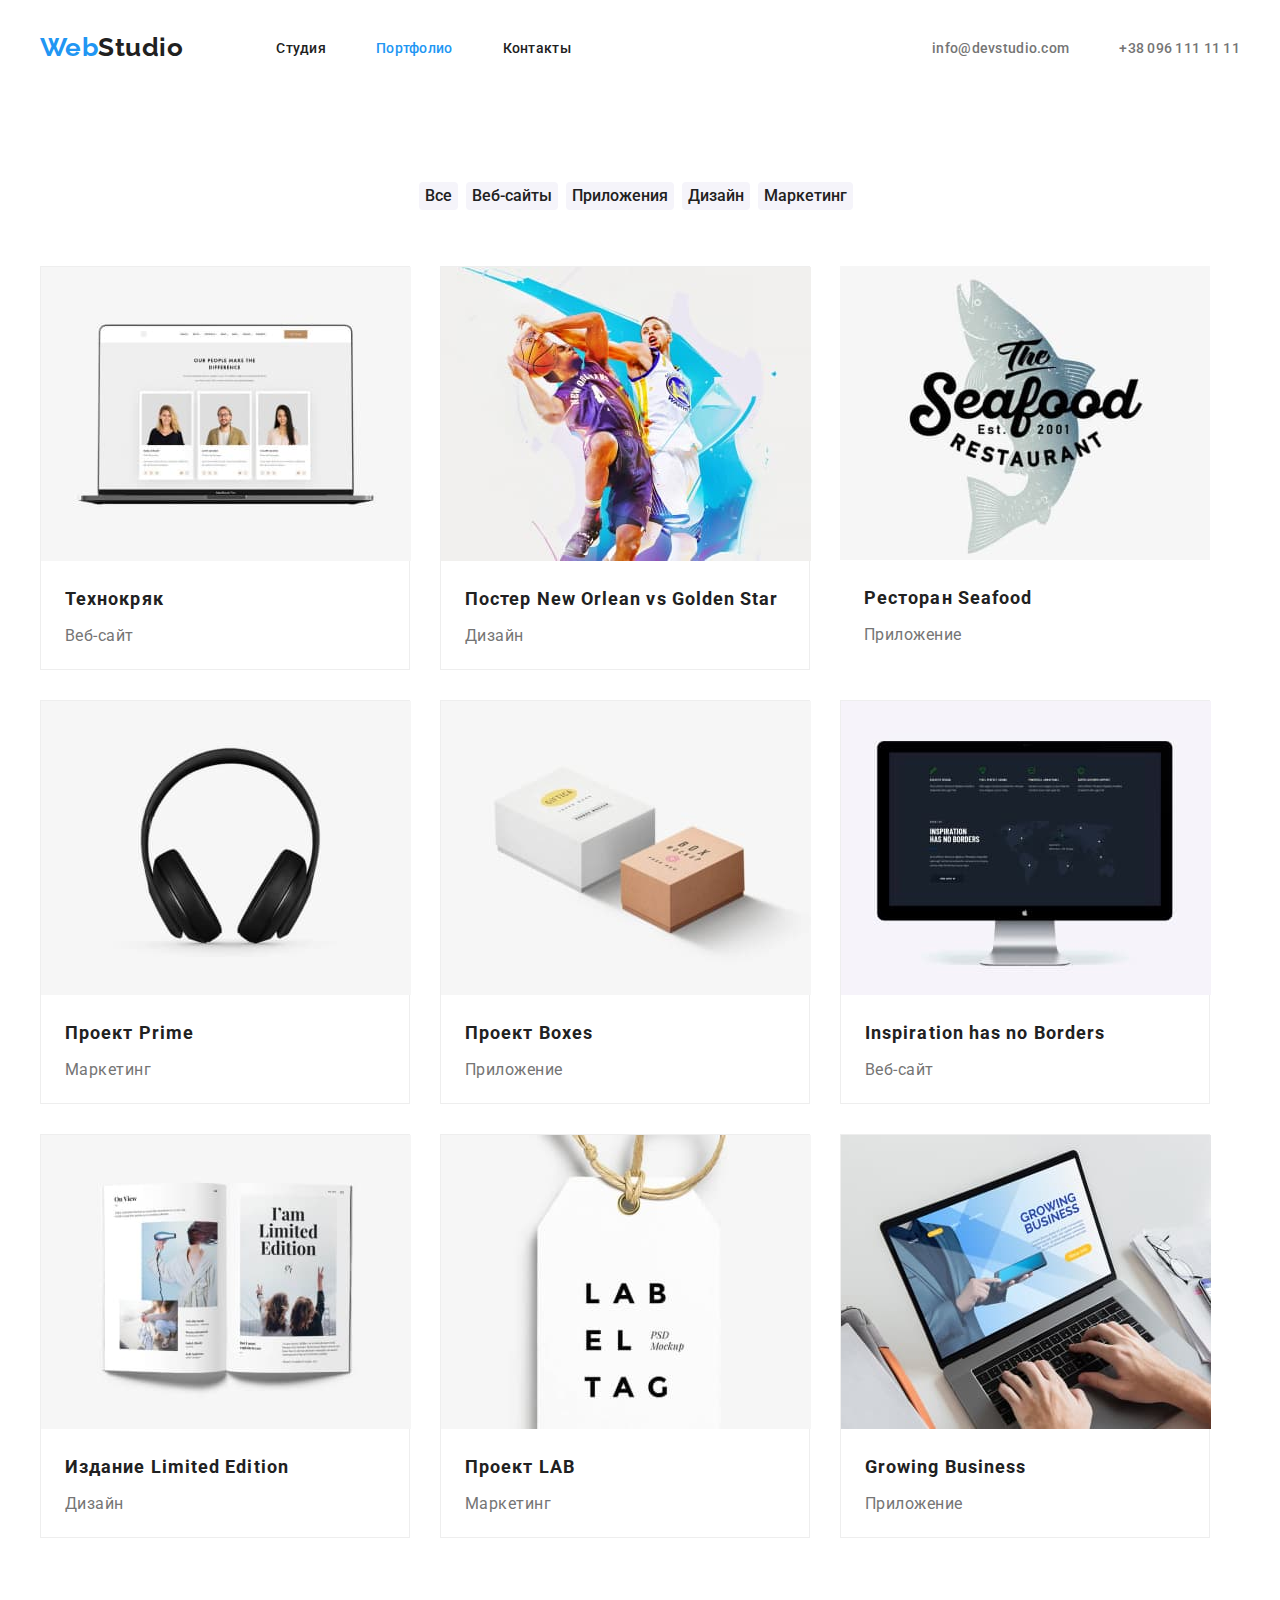
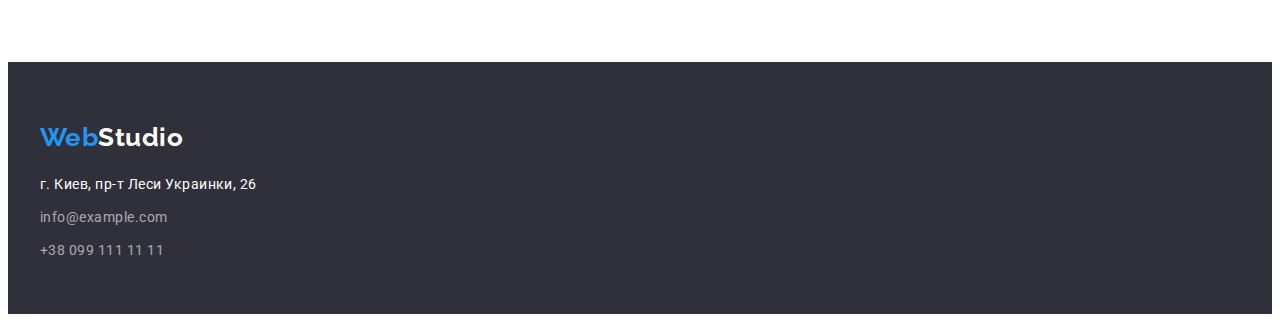
==== commit fa27a0d2: "FinalCommit" ====
--- a/portfolio.html
+++ b/portfolio.html
@@ -66,7 +66,7 @@
                     </ul>
                 </div>
                 <div class="hero-portfolio-works-container">
-                    <ul class="list">
+                    <ul class="portfolio-list list">
                         <li class="hero_portfolio_second_items">
                             <img src="./images/img-portfolio-1.jpg" alt="Ноутбук с сайтом Технокряк" width="370"
                                 height="294">
--- a/css/style.css
+++ b/css/style.css
@@ -410,6 +410,9 @@
   background: var(--primary-title-color);
   border: 1px solid var(--third-bg-color);
   box-sizing: border-box;
+
+  margin-bottom: 30px;
+  margin-right: 30px;
 }
 
 .hero_portfolio_second_names {
@@ -420,6 +423,8 @@
   letter-spacing: 0.06em;
 
   color: var(--secondary-title-color);
+
+  margin-bottom: 4px;
 }
 
 .hero_portfolio_second_text {
@@ -450,6 +455,12 @@
 }
 
 .portfolio-card-text {
+  padding-left: 24px;
   padding-top: 20px;
   padding-bottom: 20px;
 }
+
+.portfolio-list {
+  display: flex;
+  flex-wrap: wrap;
+}
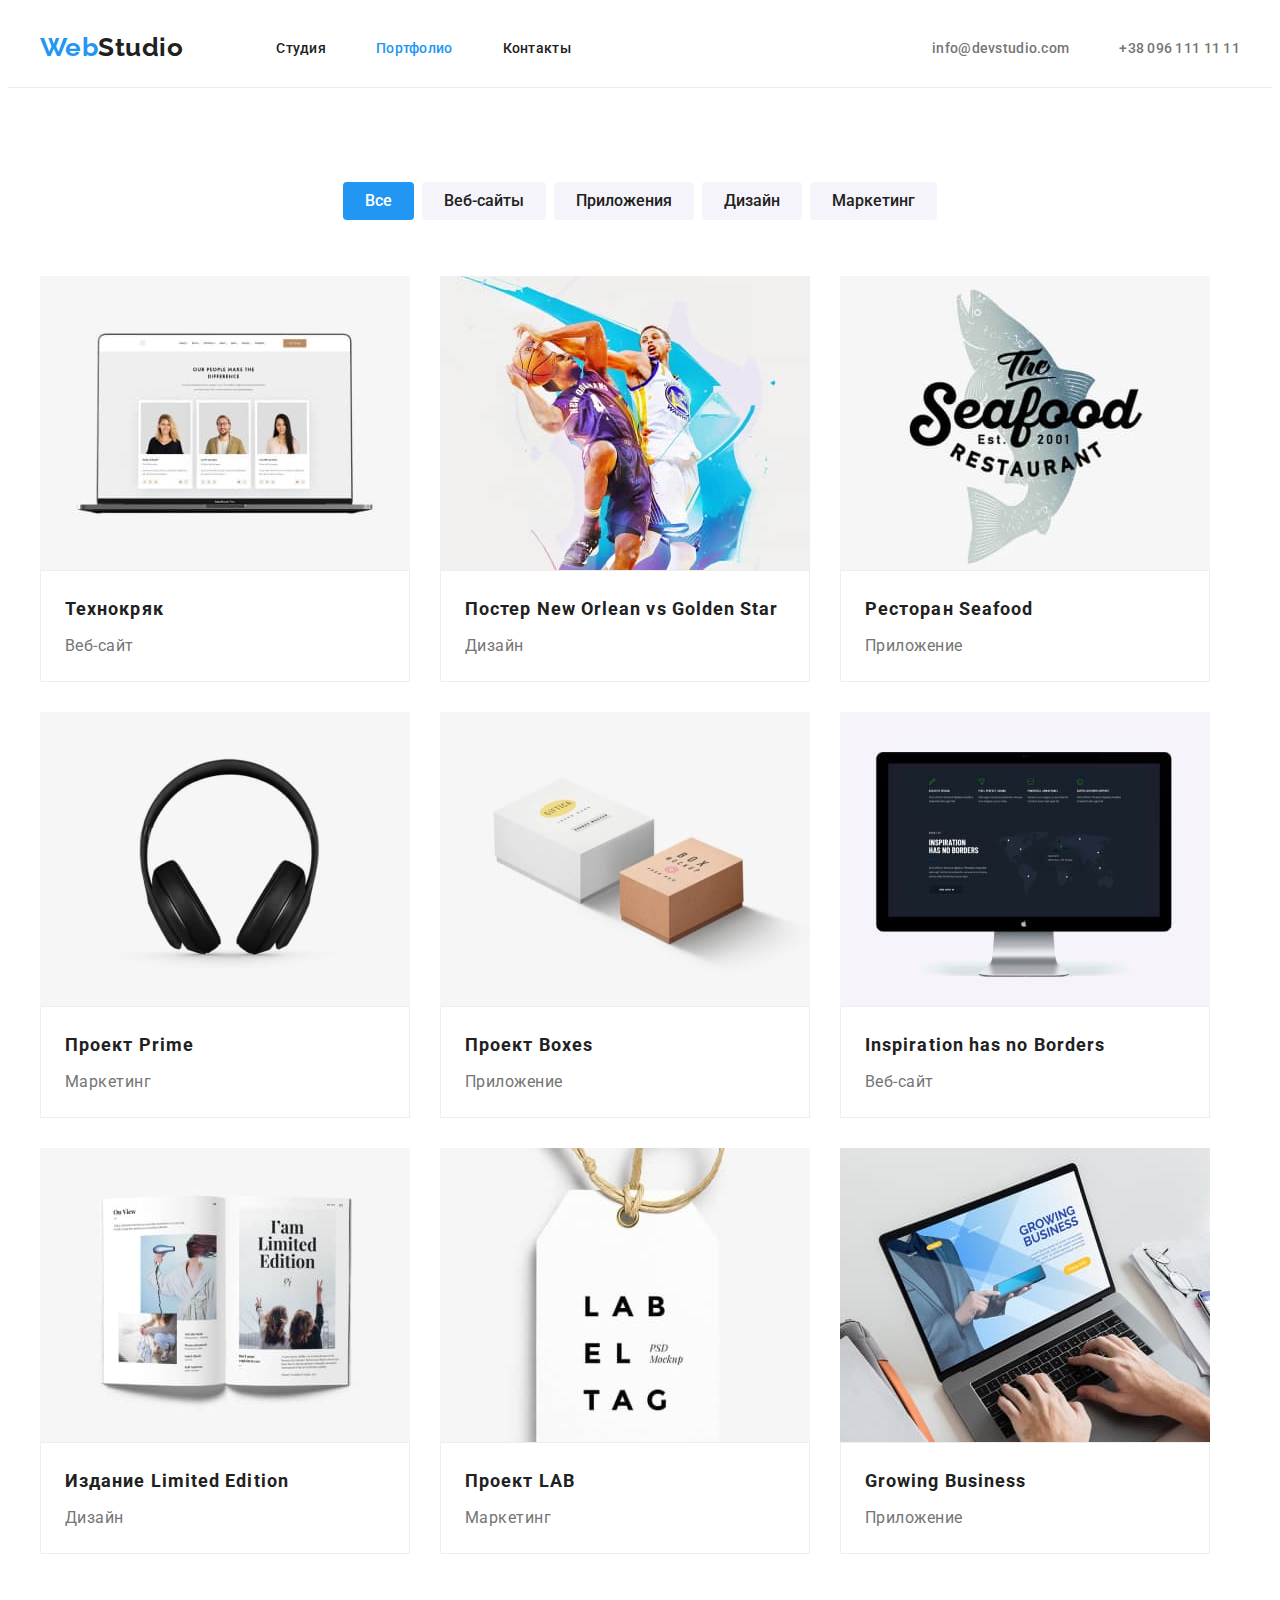
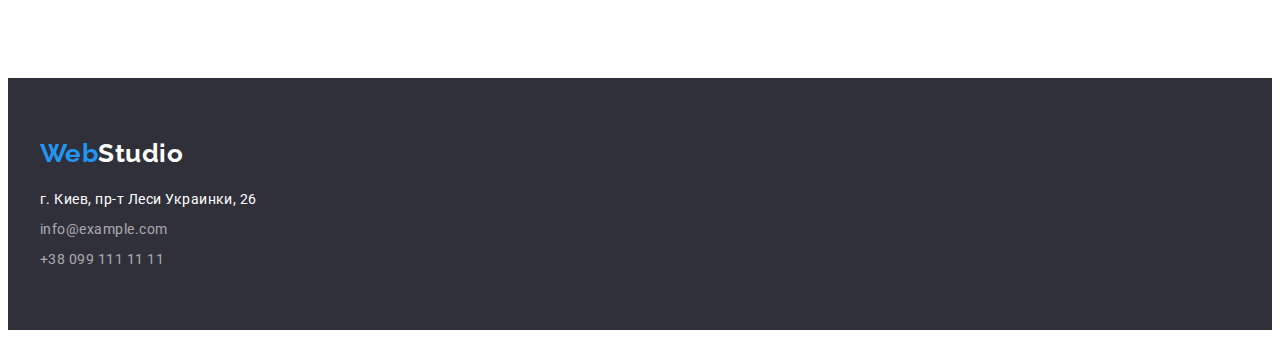
==== commit 9d53b658: "ReCommitF2" ====
--- a/portfolio.html
+++ b/portfolio.html
@@ -31,16 +31,14 @@
                     </li>
                 </ul>
             </nav>
-            <div class="header-contact">
-                <ul class="header_contacts_list list">
-                    <li class="header_contacts_item">
-                        <a href="mailto:info@devstudio.com" class="header_contacts_link link">info@devstudio.com</a>
-                    </li>
-                    <li class="header_contacts_item">
-                        <a href="tel:+380961111111" class="header_contacts_link link">+38 096 111 11 11</a>
-                    </li>
-                </ul>
-            </div>
+            <ul class="header_contacts_list list">
+                <li class="header_contacts_item">
+                    <a href="mailto:info@devstudio.com" class="header_contacts_link link">info@devstudio.com</a>
+                </li>
+                <li class="header_contacts_item">
+                    <a href="tel:+380961111111" class="header_contacts_link link">+38 096 111 11 11</a>
+                </li>
+            </ul>
         </div>
     </header>
 
@@ -48,101 +46,97 @@
         <section class="hero_portfolio section">
             <div class="hero-portfolio-container container">
                 <h1 class="visually-hidden">Портфолио</h1>
-                <div class="hero-portfolio-menu-container">
-                    <ul class="hero_portfolio_menu list">
-                        <li class="hero_portfolio_first_items"><button type="button"
-                                class="hero_portfolio_item_btn">Все</button></li>
-                        <li class="hero_portfolio_first_items"><button type="button"
-                                class="hero_portfolio_item_btn">Веб-сайты</button>
-                        </li>
-                        <li class="hero_portfolio_first_items"><button type="button"
-                                class="hero_portfolio_item_btn">Приложения</button></li>
-                        <li class="hero_portfolio_first_items"><button type="button"
-                                class="hero_portfolio_item_btn">Дизайн</button>
-                        </li>
-                        <li class="hero_portfolio_first_items"><button type="button"
-                                class="hero_portfolio_item_btn">Маркетинг</button>
-                        </li>
-                    </ul>
-                </div>
-                <div class="hero-portfolio-works-container">
-                    <ul class="portfolio-list list">
-                        <li class="hero_portfolio_second_items">
-                            <img src="./images/img-portfolio-1.jpg" alt="Ноутбук с сайтом Технокряк" width="370"
-                                height="294">
-                            <div class="portfolio-card-text">
-                                <h2 class="hero_portfolio_second_names">Технокряк</h2>
-                                <p class="hero_portfolio_second_text">Веб-сайт</p>
-                            </div>
-                        </li>
-                        <li class="hero_portfolio_second_items">
-                            <img src="./images/img-portfolio-2.jpg" alt="Баскетболисты" width="370" height="294">
-                            <div class="portfolio-card-text">
-                                <h2 class="hero_portfolio_second_names">Постер New Orlean vs Golden Star</h2>
-                                <p class="hero_portfolio_second_text">Дизайн</p>
-                            </div>
+                <ul class="hero_portfolio_menu list">
+                    <li class="hero_portfolio_first_items"><button type="button"
+                            class="hero_portfolio_item_btn active">Все</button></li>
+                    <li class="hero_portfolio_first_items"><button type="button"
+                            class="hero_portfolio_item_btn">Веб-сайты</button>
+                    </li>
+                    <li class="hero_portfolio_first_items"><button type="button"
+                            class="hero_portfolio_item_btn">Приложения</button></li>
+                    <li class="hero_portfolio_first_items"><button type="button"
+                            class="hero_portfolio_item_btn">Дизайн</button>
+                    </li>
+                    <li class="hero_portfolio_first_items"><button type="button"
+                            class="hero_portfolio_item_btn">Маркетинг</button>
+                    </li>
+                </ul>
+                <ul class="portfolio-list list">
+                    <li class="hero_portfolio_second_items">
+                        <img src="./images/img-portfolio-1.jpg" alt="Ноутбук с сайтом Технокряк" width="370"
+                            height="294">
+                        <div class="portfolio-card-text">
+                            <h2 class="hero_portfolio_second_names">Технокряк</h2>
+                            <p class="hero_portfolio_second_text">Веб-сайт</p>
+                        </div>
+                    </li>
+                    <li class="hero_portfolio_second_items">
+                        <img src="./images/img-portfolio-2.jpg" alt="Баскетболисты" width="370" height="294">
+                        <div class="portfolio-card-text">
+                            <h2 class="hero_portfolio_second_names">Постер New Orlean vs Golden Star</h2>
+                            <p class="hero_portfolio_second_text">Дизайн</p>
+                        </div>
 
-                        </li>
-                        <li>
-                            <img src="./images/img-portfolio-3.jpg" lang="en" alt="Лого ресторана SeaFood" width="370"
-                                height="294">
-                            <div class="portfolio-card-text">
-                                <h2 class="hero_portfolio_second_names">Ресторан Seafood</h2>
-                                <p class="hero_portfolio_second_text">Приложение</p>
-                            </div>
+                    </li>
+                    <li class="hero_portfolio_second_items">
+                        <img src="./images/img-portfolio-3.jpg" lang="en" alt="Лого ресторана SeaFood" width="370"
+                            height="294">
+                        <div class="portfolio-card-text">
+                            <h2 class="hero_portfolio_second_names">Ресторан Seafood</h2>
+                            <p class="hero_portfolio_second_text">Приложение</p>
+                        </div>
 
-                        </li>
-                        <li class="hero_portfolio_second_items">
-                            <img src="./images/img-portfolio-4.jpg" alt="Наушники" width="370" height="294">
-                            <div class="portfolio-card-text">
-                                <h2 class="hero_portfolio_second_names">Проект Prime</h2>
-                                <p class="hero_portfolio_second_text">Маркетинг</p>
-                            </div>
+                    </li>
+                    <li class="hero_portfolio_second_items">
+                        <img src="./images/img-portfolio-4.jpg" alt="Наушники" width="370" height="294">
+                        <div class="portfolio-card-text">
+                            <h2 class="hero_portfolio_second_names">Проект Prime</h2>
+                            <p class="hero_portfolio_second_text">Маркетинг</p>
+                        </div>
 
-                        </li>
-                        <li class="hero_portfolio_second_items">
-                            <img src="./images/img-portfolio-5.jpg" alt="Коробки" width="370" height="294">
-                            <div class="portfolio-card-text">
-                                <h2 class="hero_portfolio_second_names">Проект Boxes</h2>
-                                <p class="hero_portfolio_second_text">Приложение</p>
-                            </div>
+                    </li>
+                    <li class="hero_portfolio_second_items">
+                        <img src="./images/img-portfolio-5.jpg" alt="Коробки" width="370" height="294">
+                        <div class="portfolio-card-text">
+                            <h2 class="hero_portfolio_second_names">Проект Boxes</h2>
+                            <p class="hero_portfolio_second_text">Приложение</p>
+                        </div>
 
-                        </li>
-                        <li class="hero_portfolio_second_items">
-                            <img src="./images/img-portfolio-6.jpg" lang="en" alt="ПК IMac" width="370" height="294">
-                            <div class="portfolio-card-text">
-                                <h2 class="hero_portfolio_second_names">Inspiration has no Borders</h2>
-                                <p class="hero_portfolio_second_text">Веб-сайт</p>
-                            </div>
+                    </li>
+                    <li class="hero_portfolio_second_items">
+                        <img src="./images/img-portfolio-6.jpg" lang="en" alt="ПК IMac" width="370" height="294">
+                        <div class="portfolio-card-text">
+                            <h2 class="hero_portfolio_second_names">Inspiration has no Borders</h2>
+                            <p class="hero_portfolio_second_text">Веб-сайт</p>
+                        </div>
 
-                        </li>
-                        <li class="hero_portfolio_second_items">
-                            <img src="./images/img-portfolio-7.jpg" lang="en" alt="Книга издания Limited Edition"
-                                width="370" height="294">
-                            <div class="portfolio-card-text">
-                                <h2 class="hero_portfolio_second_names">Издание Limited Edition</h2>
-                                <p class="hero_portfolio_second_text">Дизайн</p>
-                            </div>
+                    </li>
+                    <li class="hero_portfolio_second_items">
+                        <img src="./images/img-portfolio-7.jpg" lang="en" alt="Книга издания Limited Edition"
+                            width="370" height="294">
+                        <div class="portfolio-card-text">
+                            <h2 class="hero_portfolio_second_names">Издание Limited Edition</h2>
+                            <p class="hero_portfolio_second_text">Дизайн</p>
+                        </div>
 
-                        </li>
-                        <li class="hero_portfolio_second_items">
-                            <img src="./images/img-portfolio-8.jpg" alt="Лейба" width="370" height="294">
-                            <div class="portfolio-card-text">
-                                <h2 class="hero_portfolio_second_names">Проект LAB</h2>
-                                <p class="hero_portfolio_second_text">Маркетинг</p>
-                            </div>
+                    </li>
+                    <li class="hero_portfolio_second_items">
+                        <img src="./images/img-portfolio-8.jpg" alt="Лейба" width="370" height="294">
+                        <div class="portfolio-card-text">
+                            <h2 class="hero_portfolio_second_names">Проект LAB</h2>
+                            <p class="hero_portfolio_second_text">Маркетинг</p>
+                        </div>
 
-                        </li>
-                        <li class="hero_portfolio_second_items">
-                            <img src="./images/img-portfolio-9.jpg" lang="en"
-                                alt="Ноутбук с приложением Groeing Business" width="370" height="294">
-                            <div class="portfolio-card-text">
-                                <h2 class="hero_portfolio_second_names">Growing Business</h2>
-                                <p class="hero_portfolio_second_text">Приложение</p>
-                            </div>
-                        </li>
-                    </ul>
-                </div>
+                    </li>
+                    <li class="hero_portfolio_second_items">
+                        <img src="./images/img-portfolio-9.jpg" lang="en" alt="Ноутбук с приложением Groeing Business"
+                            width="370" height="294">
+                        <div class="portfolio-card-text">
+                            <h2 class="hero_portfolio_second_names">Growing Business</h2>
+                            <p class="hero_portfolio_second_text">Приложение</p>
+                        </div>
+                    </li>
+                </ul>
             </div>
         </section>
     </main>
@@ -150,7 +144,7 @@
     <footer class="footer">
         <div class="footer-container container">
             <a href="#" lang="en" class="footer_logo link">Web<span class="footer_logo_word">Studio</span></a>
-            <address>
+            <address class="footer_adress">
                 <ul class="footer_list list">
                     <li class="footer_item">
                         <a href="#" class="footer_link_address link">г. Киев, пр-т Леси Украинки, 26</a>
--- a/css/style.css
+++ b/css/style.css
@@ -9,6 +9,8 @@
   --bg-color: #2f303a;
   --second-bg-color: #f5f4fa;
   --third-bg-color: #eeeeee;
+
+  --border-header-color: solid #ececec;
 }
 
 p,
@@ -81,8 +83,7 @@
 /*----------HEADER-----------*/
 
 .header {
-  padding-top: 24px;
-  padding-bottom: 25px;
+  border-bottom: 1px var(--border-header-color);
 }
 
 .header_link {
@@ -92,6 +93,9 @@
   letter-spacing: 0.02em;
 
   color: var(--secondary-title-color);
+
+  padding-top: 32px;
+  padding-bottom: 32px;
 }
 
 .header_link:hover,
@@ -112,6 +116,9 @@
   letter-spacing: 0.02em;
 
   color: var(--primary-text-color);
+
+  padding-top: 32px;
+  padding-bottom: 32px;
 }
 
 .header_logo {
@@ -123,6 +130,9 @@
   color: var(--accent-color);
 
   margin-right: 93px;
+
+  padding-top: 24px;
+  padding-bottom: 24px;
 }
 
 .header_logo_word {
@@ -149,7 +159,7 @@
   align-items: center;
 }
 
-.header-contact {
+.header_contacts_list {
   margin-left: auto;
 }
 
@@ -189,6 +199,9 @@
 .hero {
   background-color: var(--bg-color);
   text-align: center;
+
+  padding-top: 200px;
+  padding-bottom: 200px;
 }
 
 .hero_title {
@@ -205,10 +218,6 @@
 
 .hero-container {
   width: 696px;
-  height: 600px;
-
-  padding-top: 200px;
-  padding-bottom: 280px;
 }
 
 /*---------peculiarities--------*/
@@ -224,6 +233,8 @@
   text-transform: uppercase;
 
   color: var(--secondary-title-color);
+
+  margin-bottom: 10px;
 }
 
 .peculiarities_text {
@@ -238,10 +249,9 @@
   height: 101px;
 }
 
-.peculiarities_item {
+.peculiarities_item:not(:last-child) {
   width: 270px;
-  height: 101px;
-  margin: 30px;
+  margin-right: 30px;
 }
 
 /*---------our_work--------*/
@@ -253,19 +263,19 @@
   text-align: center;
 
   color: var(--secondary-title-color);
+  margin-bottom: 50px;
 }
 
 .our_work_list {
   display: flex;
-  margin-top: 50px;
-}
-
-.our_work_item {
+}
+
+.our_work_item:not(:last-child) {
   margin-right: 30px;
 }
 
 .our_work {
-  margin-bottom: 94px;
+  padding-bottom: 94px;
 }
 
 /*---------our_team--------*/
@@ -281,6 +291,8 @@
   text-align: center;
 
   color: var(--secondary-title-color);
+
+  margin-bottom: 50px;
 }
 
 .our_team_names {
@@ -306,10 +318,9 @@
 
 .our_team_list {
   display: flex;
-  padding-top: 50px;
-}
-
-.our_team_item {
+}
+
+.our_team_item:not(:last-child) {
   margin-right: 30px;
 }
 
@@ -321,8 +332,10 @@
 /*---------footer--------*/
 
 .footer {
+  padding-top: 60px;
+  padding-bottom: 60px;
+
   background-color: var(--bg-color);
-  height: 252px;
 }
 
 .footer_logo {
@@ -339,11 +352,11 @@
   color: var(--primary-title-color);
 }
 
-.footer_list {
+.footer_adress {
   margin-top: 20px;
 }
 
-.footer_item {
+.footer_item:not(:last-child) {
   margin-bottom: 9px;
 }
 
@@ -352,6 +365,8 @@
   font-size: 14px;
   line-height: 1.71;
   color: var(--primary-title-color);
+
+  line-height: 21px;
 }
 
 .footer_link {
@@ -360,6 +375,8 @@
   line-height: 1.71;
 
   color: rgba(255, 255, 255, 0.6);
+
+  line-height: 21px;
 }
 
 .footer_link_address:hover,
@@ -369,11 +386,6 @@
   color: var(--accent-color);
 }
 
-.footer-container {
-  padding-top: 60px;
-  padding-bottom: 60px;
-}
-
 /*---------portfolio--------*/
 
 /*---------hero_portfolio--------*/
@@ -390,6 +402,11 @@
   background: var(--second-bg-color);
   border-radius: 4px;
   border: none;
+
+  padding-top: 6px;
+  padding-bottom: 6px;
+  padding-left: 22px;
+  padding-right: 22px;
 }
 
 .hero_portfolio_item_btn:hover,
@@ -404,11 +421,7 @@
 }
 
 .hero_portfolio_second_items {
-  width: 370px;
-  height: 404px;
-
   background: var(--primary-title-color);
-  border: 1px solid var(--third-bg-color);
   box-sizing: border-box;
 
   margin-bottom: 30px;
@@ -434,33 +447,34 @@
   color: var(--primary-text-color);
 }
 
-.hero-portfolio-menu-container {
+.hero_portfolio_menu {
   display: flex;
   align-items: center;
 
   justify-content: center;
-}
-
-.hero_portfolio_menu {
-  display: flex;
-  align-items: center;
-}
-
-.hero_portfolio_first_items {
+
+  margin-bottom: 56px;
+}
+
+.hero_portfolio_first_items:not(:last-child) {
   margin-right: 8px;
 }
 
-.hero-portfolio-works-container {
-  margin-top: 56px;
-}
-
 .portfolio-card-text {
+  border: 1px solid var(--third-bg-color);
+
   padding-left: 24px;
   padding-top: 20px;
   padding-bottom: 20px;
+  padding-right: 24px;
 }
 
 .portfolio-list {
   display: flex;
   flex-wrap: wrap;
 }
+
+.active {
+  color: var(--primary-title-color);
+  background: var(--accent-color);
+}
